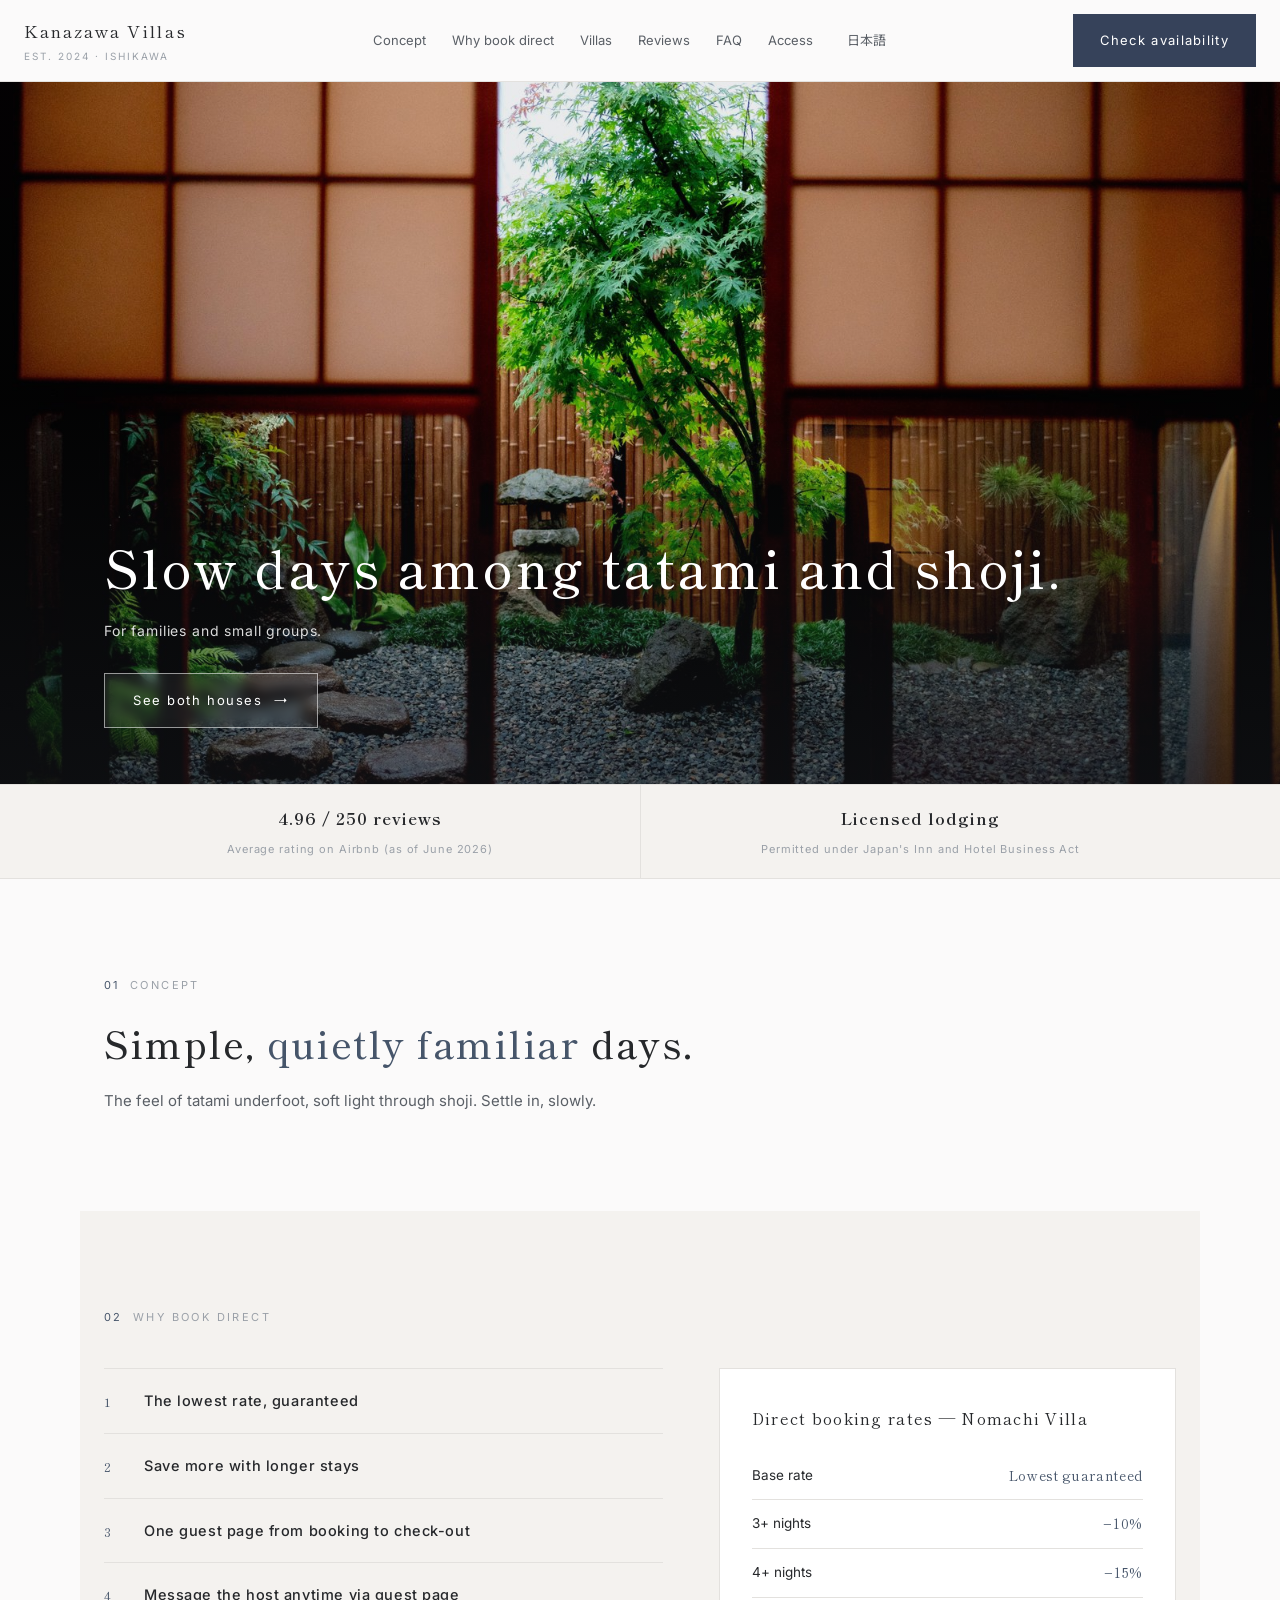
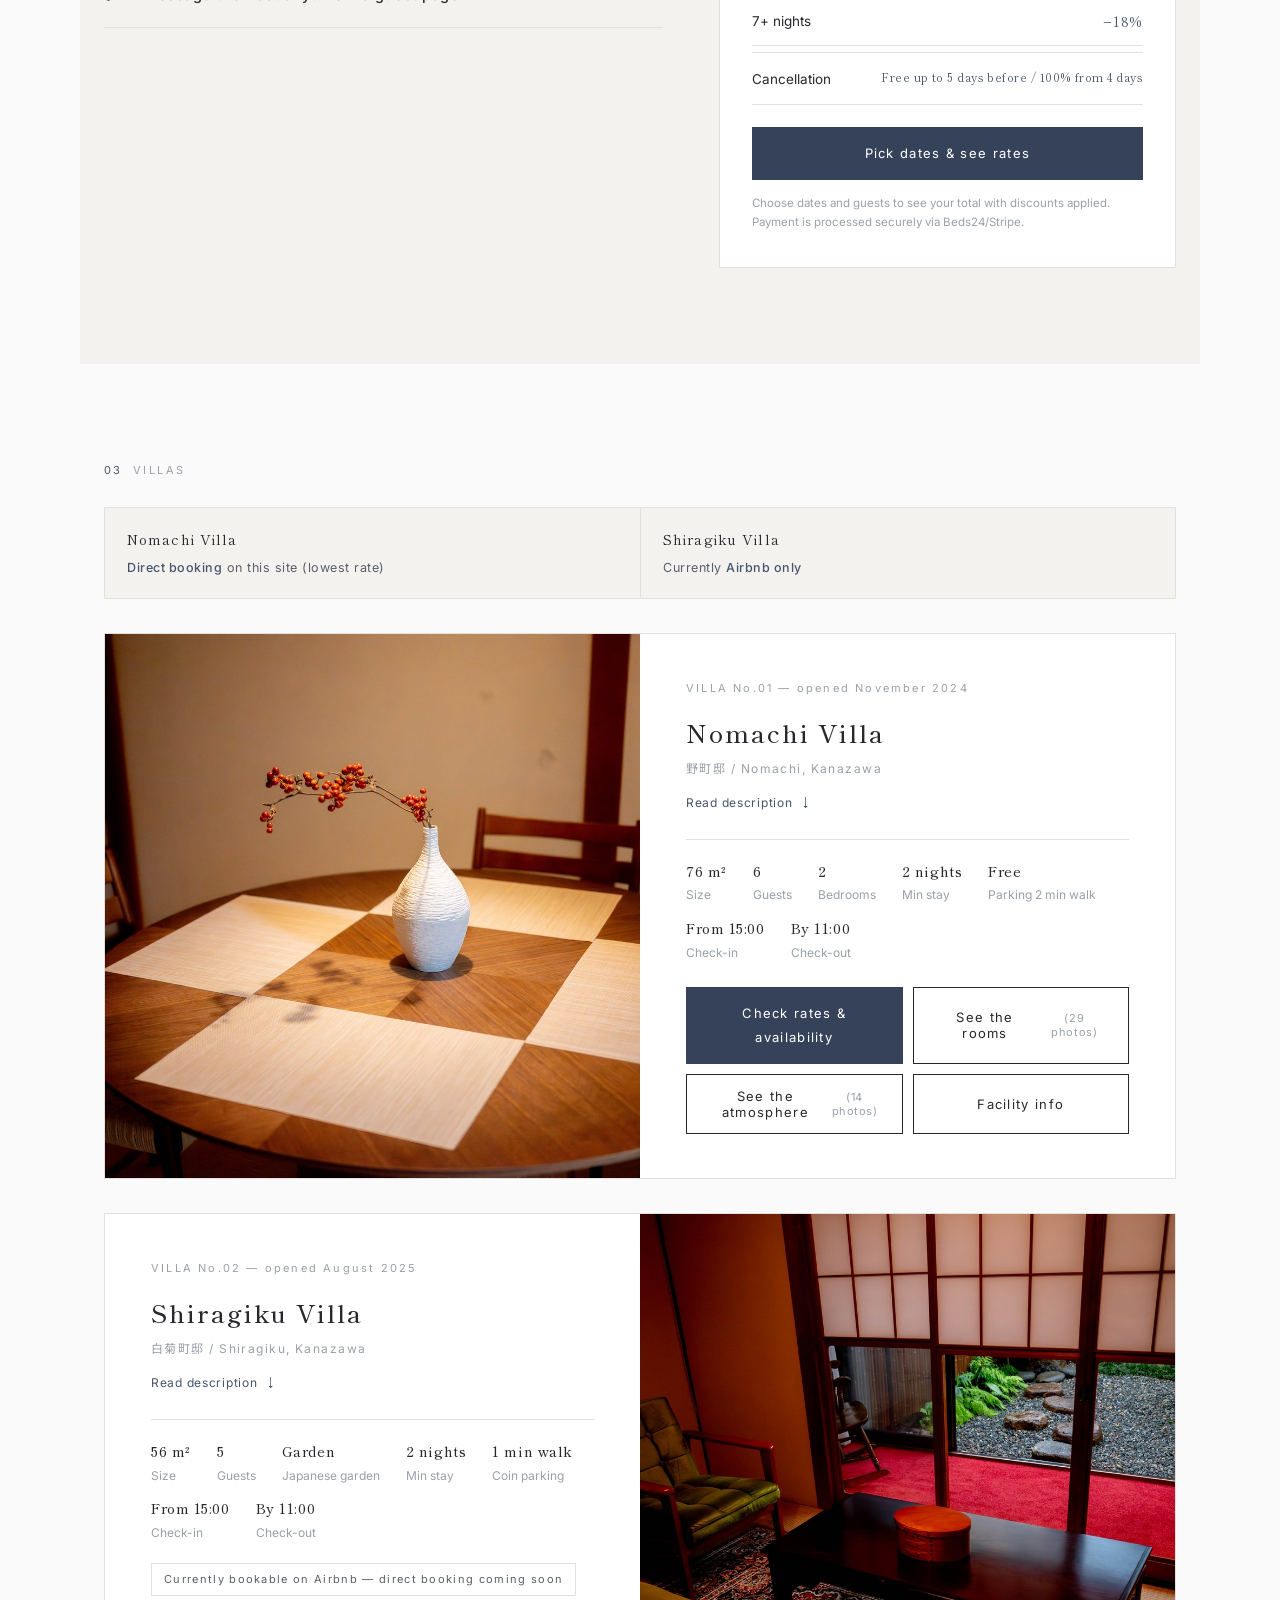
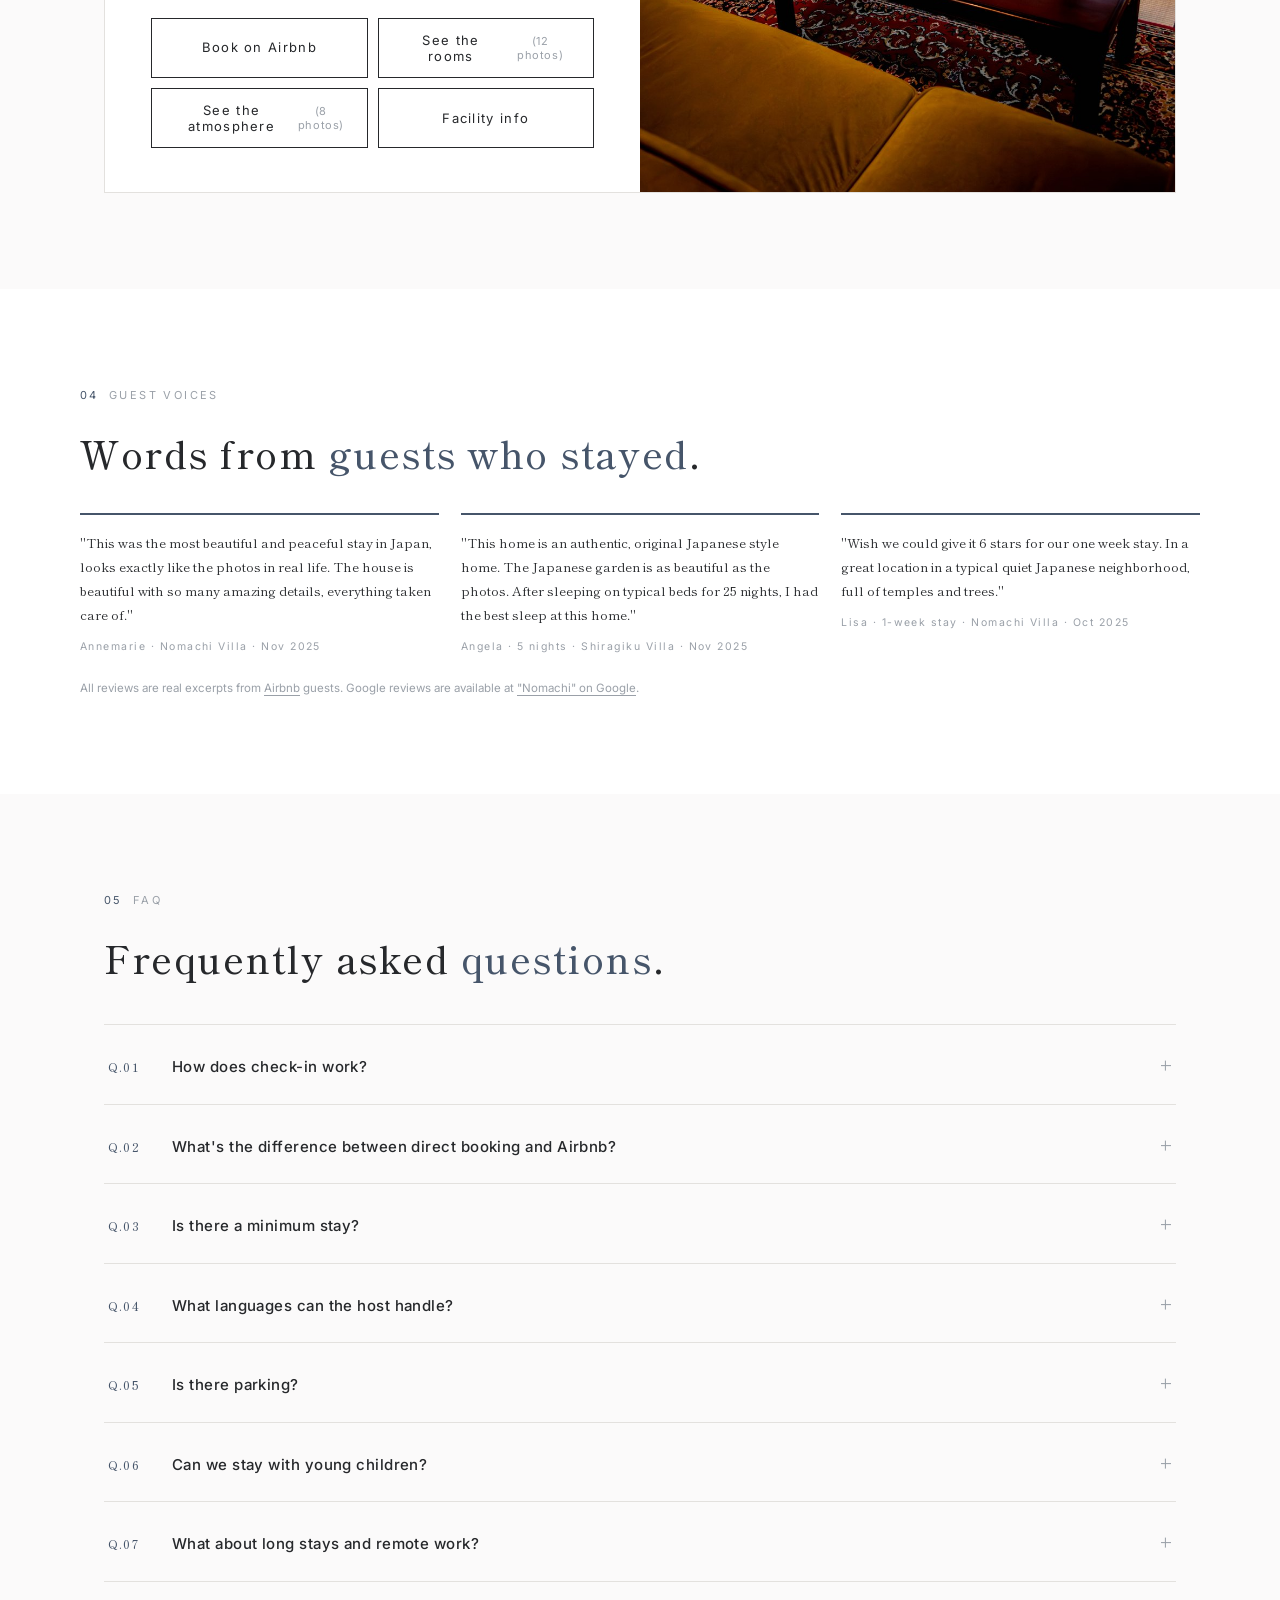
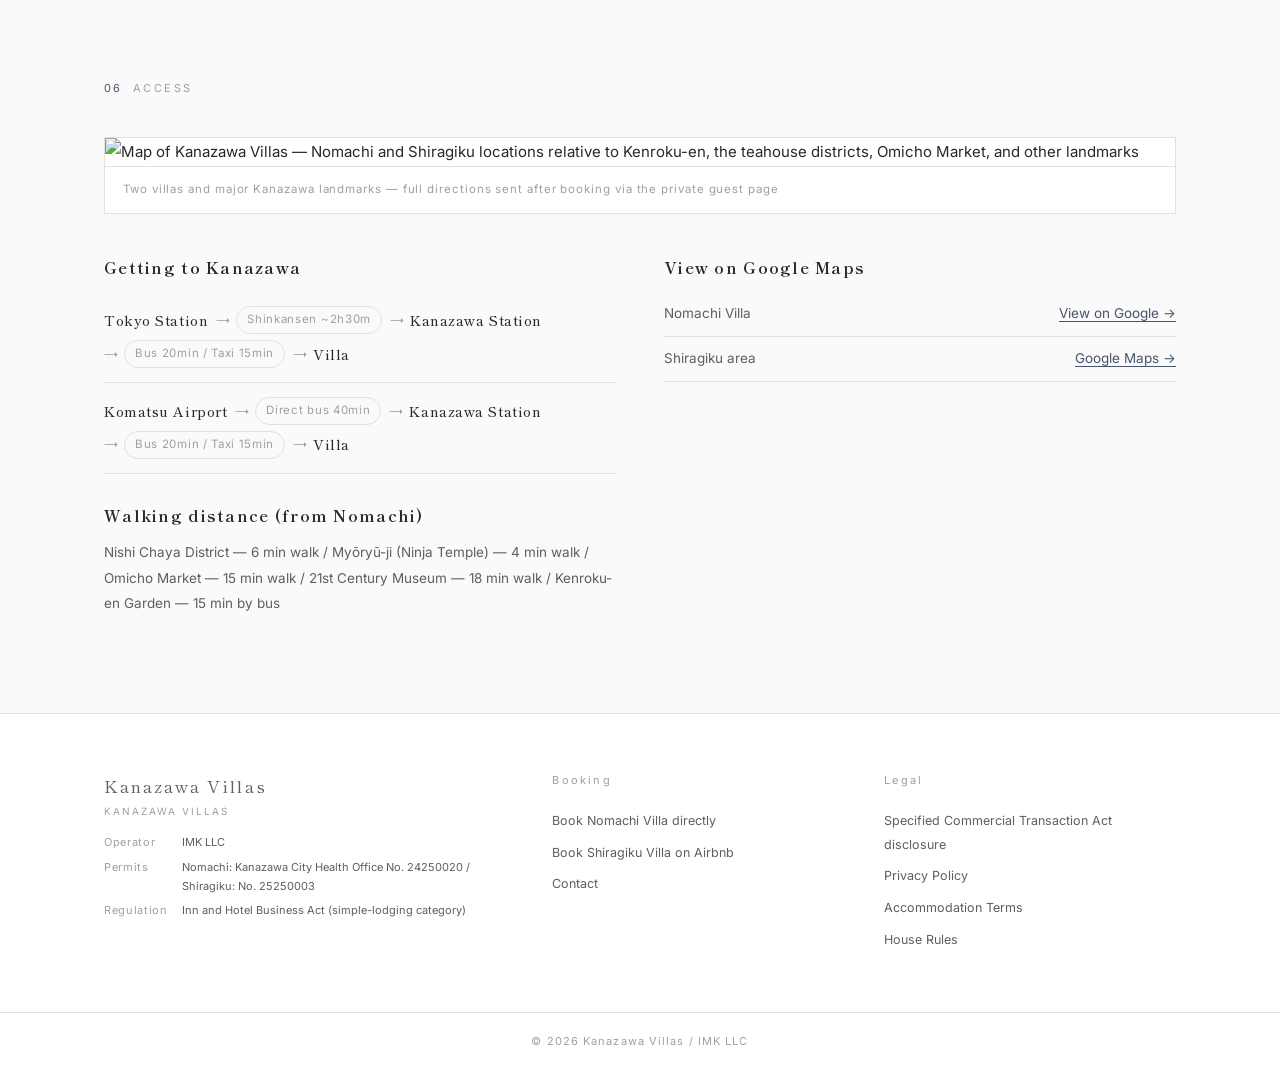
==== en/index.html @ fa04523f "Add files via upload" ====
<!doctype html>
<html lang="en">
<head>
<meta charset="utf-8"/>
<!-- Google Analytics 4 (gtag.js) -->
<script async src="https://www.googletagmanager.com/gtag/js?id=G-66ERFZ5CFB"></script>
<script>
  window.dataLayer = window.dataLayer || [];
  function gtag(){dataLayer.push(arguments);}
  gtag('js', new Date());
  gtag('config', 'G-66ERFZ5CFB', { 'anonymize_ip': true });
</script>
<meta name="viewport" content="width=device-width, initial-scale=1"/>

<!-- ============================================================
     Kanazawa Villas — EN v2 (mirrors JA v2 structure, 2026-06-24)
     ============================================================ -->

<title>Kanazawa Villas | Two licensed whole-house stays in Kanazawa — Book direct for the lowest rate</title>
<meta name="description" content="Two privately operated whole-house stays in Kanazawa: Nomachi and Shiragiku. Licensed under Japan's Inn and Hotel Business Act, designed for families and small groups. Direct booking is the lowest rate — up to 18% off for stays of 7+ nights. Post-booking guest page with chat support."/>

<link rel="canonical" href="https://kanazawa-villas.com/en/"/>
<link rel="alternate" hreflang="en" href="https://kanazawa-villas.com/en/"/>
<link rel="alternate" hreflang="ja" href="https://kanazawa-villas.com/ja/"/>
<link rel="alternate" hreflang="x-default" href="https://kanazawa-villas.com/"/>

<!-- OGP -->
<meta property="og:title" content="Kanazawa Villas — Two houses, one Kanazawa"/>
<meta property="og:description" content="Stay like a local in Kanazawa — privately operated whole-house stays. Direct booking is the lowest rate."/>
<meta property="og:type" content="website"/>
<meta property="og:url" content="https://kanazawa-villas.com/en/"/>
<meta property="og:image" content="https://kanazawa-villas.com/images/nomachi-hero.jpg"/>
<meta property="og:locale" content="en_US"/>
<meta property="og:locale:alternate" content="ja_JP"/>
<meta name="twitter:card" content="summary_large_image"/>

<!-- ============================================================
     Schema.org
     ・aggregateRating omitted (self-serving review policy)
     ・LodgingBusiness + 2 Accommodations + FAQPage
     ============================================================ -->
<script type="application/ld+json">
{
  "@context": "https://schema.org",
  "@graph": [
    {
      "@type": "LodgingBusiness",
      "@id": "https://kanazawa-villas.com/#business",
      "name": "Kanazawa Villas",
      "alternateName": "金沢ヴィラズ",
      "description": "Two privately operated whole-house stays in Kanazawa, Japan, licensed under the Inn and Hotel Business Act (simple lodging category). For families and small groups.",
      "url": "https://kanazawa-villas.com/en/",
      "image": "https://kanazawa-villas.com/images/nomachi-hero.jpg",
      "address": {
        "@type": "PostalAddress",
        "addressLocality": "Kanazawa",
        "addressRegion": "Ishikawa",
        "addressCountry": "JP"
      },
      "checkinTime": "15:00",
      "checkoutTime": "11:00",
      "parentOrganization": { "@type": "Organization", "name": "IMK LLC" }
    },
    {
      "@type": "Accommodation",
      "name": "Nomachi Villa",
      "description": "Whole-house townhouse stay in Nomachi, Kanazawa. 76 m², 2 bedrooms, sleeps 6. Opened November 2024. Kanazawa City Health Office permit No. 24250020.",
      "containedInPlace": { "@id": "https://kanazawa-villas.com/#business" },
      "occupancy": { "@type": "QuantitativeValue", "maxValue": 6 },
      "floorSize": { "@type": "QuantitativeValue", "value": 76, "unitCode": "MTK" },
      "numberOfBedrooms": 2
    },
    {
      "@type": "Accommodation",
      "name": "Shiragiku Villa",
      "description": "Whole-house stay with antique furniture and lighting evoking Taishō-era atmosphere. 56 m², 2 bedrooms, sleeps 5, with private Japanese garden. Opened August 2025. Kanazawa City Health Office permit No. 25250003.",
      "containedInPlace": { "@id": "https://kanazawa-villas.com/#business" },
      "occupancy": { "@type": "QuantitativeValue", "maxValue": 5 },
      "floorSize": { "@type": "QuantitativeValue", "value": 56, "unitCode": "MTK" },
      "numberOfBedrooms": 2
    },
    {
      "@type": "FAQPage",
      "mainEntity": [
        {
          "@type": "Question",
          "name": "When can we check in and out?",
          "acceptedAnswer": { "@type": "Answer", "text": "Check-in is from 15:00, check-out by 11:00. Earlier check-in or later check-out can sometimes be arranged on request." }
        },
        {
          "@type": "Question",
          "name": "How does check-in work?",
          "acceptedAnswer": { "@type": "Answer", "text": "After booking, we send you a link to your private guest page. There you upload a passport photo (non-Japanese guests) and complete a short guest registry for everyone in your party — a step required by Japanese law. Once submitted, your check-in details (address, access, Wi-Fi, entrance keybox PIN) appear on the page. A staff member usually meets you at the villa for in-person ID verification. You can message us anytime through the guest page during your stay." }
        },
        {
          "@type": "Question",
          "name": "What's the difference between direct booking and Airbnb?",
          "acceptedAnswer": { "@type": "Answer", "text": "Direct booking (Nomachi) is the lowest rate — no OTA commission. Long-stay discounts (10% for 3+ nights, 15% for 4+ nights, 18% for 7+ nights) are direct-only. Shiragiku is currently bookable on Airbnb only." }
        },
        {
          "@type": "Question",
          "name": "Is there a minimum stay?",
          "acceptedAnswer": { "@type": "Answer", "text": "Yes — two nights minimum at both villas." }
        },
        {
          "@type": "Question",
          "name": "Is there parking?",
          "acceptedAnswer": { "@type": "Answer", "text": "Nomachi has free parking 2 minutes on foot. Shiragiku has coin parking 1 minute away." }
        },
        {
          "@type": "Question",
          "name": "Can we stay with young children?",
          "acceptedAnswer": { "@type": "Answer", "text": "Yes. A high chair is available on request, free of charge." }
        }
      ]
    }
  ]
}
</script>

<link rel="preconnect" href="https://fonts.googleapis.com"/>
<link rel="preconnect" href="https://fonts.gstatic.com" crossorigin/>
<link href="https://fonts.googleapis.com/css2?family=Shippori+Mincho:wght@400;500;600&family=Noto+Serif+JP:wght@300;400;500&family=Inter:wght@300;400;500&family=Noto+Sans+JP:wght@300;400;500&display=swap" rel="stylesheet"/>

<style>
:root{
  --ink:#26282b;
  --ink-soft:#5a5f66;
  --ink-faint:#9aa0a8;
  --paper:#fbfafa;
  --paper-warm:#f4f2ef;
  --indigo:#46556a;
  --indigo-deep:#36425a;
  --line:#e3e1de;
  --white:#ffffff;
  --serif:"Shippori Mincho","Noto Serif JP",serif;
  --sans:"Inter","Noto Sans JP",sans-serif;
}
*{margin:0;padding:0;box-sizing:border-box}
html{scroll-behavior:smooth}
body{font-family:var(--sans);color:var(--ink);background:var(--paper);line-height:1.9;font-size:15px;-webkit-font-smoothing:antialiased}
img{max-width:100%;display:block}
a{color:inherit;text-decoration:none}
.serif{font-family:var(--serif)}
.section{max-width:1120px;margin:0 auto;padding:96px 24px}
.label{font-size:11px;letter-spacing:.22em;color:var(--ink-faint);text-transform:uppercase;margin-bottom:18px}
.label .num{color:var(--indigo);margin-right:10px}
h2.display{font-family:var(--serif);font-weight:500;font-size:clamp(26px,4vw,38px);line-height:1.5;letter-spacing:.04em}
h2.display em{font-style:normal;color:var(--indigo)}
.lede{color:var(--ink-soft);margin-top:16px;max-width:38em}

.site-header{position:sticky;top:0;z-index:50;display:flex;align-items:center;justify-content:space-between;padding:14px 24px;background:rgba(251,250,250,.92);backdrop-filter:blur(8px);border-bottom:1px solid var(--line)}
.brand{font-family:var(--serif);font-size:17px;letter-spacing:.12em}
.brand small{display:block;font-family:var(--sans);font-size:10px;letter-spacing:.2em;color:var(--ink-faint)}
.site-nav{display:flex;gap:26px;font-size:13px;color:var(--ink-soft)}
.site-nav a:hover{color:var(--ink)}
.btn{display:inline-flex;align-items:center;gap:10px;padding:13px 26px;font-size:13px;letter-spacing:.1em;border:1px solid var(--ink);transition:all .25s}
.btn:hover{background:var(--ink);color:var(--paper)}
.btn.primary{background:var(--indigo-deep);border-color:var(--indigo-deep);color:#fff}
.btn.primary:hover{background:var(--ink)}
@media(max-width:860px){.site-nav{display:none}}
@media(max-width:760px){.site-header > .btn{display:none}}

/* ---- hamburger menu (mobile only) ---- */
.menu-toggle{display:none;background:none;border:none;cursor:pointer;padding:8px;width:36px;height:36px;position:relative}
.menu-toggle span{display:block;width:20px;height:1.5px;background:var(--ink);position:absolute;left:50%;transform:translateX(-50%);transition:all .25s}
.menu-toggle span:nth-child(1){top:10px}
.menu-toggle span:nth-child(2){top:17px}
.menu-toggle span:nth-child(3){top:24px}
.menu-toggle[aria-expanded="true"] span:nth-child(1){top:17px;transform:translateX(-50%) rotate(45deg)}
.menu-toggle[aria-expanded="true"] span:nth-child(2){opacity:0}
.menu-toggle[aria-expanded="true"] span:nth-child(3){top:17px;transform:translateX(-50%) rotate(-45deg)}
@media(max-width:760px){.menu-toggle{display:block}}

.mobile-nav{position:fixed;inset:0;background:rgba(251,250,250,.98);backdrop-filter:blur(10px);z-index:49;display:flex;align-items:center;justify-content:center;opacity:0;pointer-events:none;transition:opacity .25s ease;padding:60px 24px}
.mobile-nav.open{opacity:1;pointer-events:auto}
.mobile-nav nav{display:flex;flex-direction:column;width:100%;max-width:320px;gap:0}
.mobile-nav a{font-family:var(--serif);font-size:17px;padding:18px 8px;color:var(--ink);letter-spacing:.08em;border-bottom:1px solid var(--line);text-align:center;transition:color .15s}
.mobile-nav a:hover, .mobile-nav a:focus{color:var(--indigo)}
.mobile-nav a.cta{background:var(--indigo-deep);color:#fff;border:none;font-family:var(--sans);font-size:14px;letter-spacing:.12em;padding:16px;margin-top:18px}
.mobile-nav a.cta:hover{background:var(--ink);color:#fff}
body.mn-open{overflow:hidden}

.hero{position:relative;min-height:78vh;display:flex;align-items:flex-end}
.hero img{position:absolute;inset:0;width:100%;height:100%;object-fit:cover}
.hero::after{content:"";position:absolute;inset:0;background:linear-gradient(to top,rgba(20,22,26,.62),rgba(20,22,26,.08) 55%)}
.hero-inner{position:relative;z-index:2;color:#fff;max-width:1120px;margin:0 auto;width:100%;padding:0 24px 56px}
.hero h1{font-family:var(--serif);font-weight:500;font-size:clamp(30px,5vw,52px);line-height:1.45;letter-spacing:.05em}
.hero p.sub{margin-top:14px;font-size:14px;letter-spacing:.06em;color:rgba(255,255,255,.85);max-width:34em}
.hero-actions{margin-top:28px;display:flex;gap:14px;flex-wrap:wrap}
.hero .btn{border-color:rgba(255,255,255,.7);color:#fff}
.hero .btn.primary{background:#fff;border-color:#fff;color:var(--ink)}
.hero .btn.primary:hover{background:var(--paper-warm)}
.btn-hero-ghost{display:inline-flex;align-items:center;gap:12px;padding:14px 28px;font-size:13px;letter-spacing:.12em;color:#fff;border:1px solid rgba(255,255,255,.55);background:rgba(255,255,255,.06);backdrop-filter:blur(6px);transition:all .3s;font-family:var(--sans)}
.btn-hero-ghost:hover{border-color:#fff;background:rgba(255,255,255,.18)}
.btn-hero-ghost .arrow{font-family:var(--serif);transition:transform .3s;display:inline-block}
.btn-hero-ghost:hover .arrow{transform:translateX(4px)}

.trust{background:var(--paper-warm);border-top:1px solid var(--line);border-bottom:1px solid var(--line)}
.trust .row{max-width:1120px;margin:0 auto;display:grid;grid-template-columns:repeat(2,1fr)}
.trust .cell{padding:18px 18px;text-align:center}
.trust .cell + .cell{border-left:1px solid var(--line)}
.trust strong{display:block;font-family:var(--serif);font-size:16px;color:var(--ink);letter-spacing:.06em}
.trust span{display:block;font-size:11px;letter-spacing:.08em;color:var(--ink-faint);margin-top:6px}
@media(max-width:760px){.trust .row{grid-template-columns:1fr}.trust .cell + .cell{border-left:none;border-top:1px solid var(--line)}}

.direct{background:var(--paper-warm)}
.direct-grid{display:grid;grid-template-columns:1.1fr .9fr;gap:56px;margin-top:40px}
@media(max-width:860px){.direct-grid{grid-template-columns:1fr}}
.benefit{display:flex;gap:16px;padding:18px 0;border-bottom:1px solid var(--line)}
.benefit:first-child{border-top:1px solid var(--line)}
.benefit .no{font-family:var(--serif);color:var(--indigo);font-size:13px;padding-top:3px;min-width:24px}
.benefit h4{font-size:14.5px;font-weight:500;letter-spacing:.04em}
.benefit p{font-size:13px;color:var(--ink-soft);margin-top:4px}
.ratecard{background:var(--white);border:1px solid var(--line);padding:34px 32px;align-self:start}
.ratecard .t{font-family:var(--serif);font-size:16px;letter-spacing:.08em;margin-bottom:18px}
.rate-row{display:flex;justify-content:space-between;padding:11px 0;border-bottom:1px solid var(--line);font-size:13.5px;gap:12px}
.rate-row span:last-child{font-family:var(--serif);color:var(--indigo);letter-spacing:.05em;text-align:right}
.rate-row.cancel-row{padding-top:14px;margin-top:6px;border-top:1px solid var(--line)}
.rate-row.cancel-row span:last-child{font-size:11.5px;letter-spacing:.04em}
.ratecard .note{font-size:11.5px;color:var(--ink-faint);margin-top:14px;line-height:1.7}
.ratecard .btn{width:100%;justify-content:center;margin-top:22px}

.villa{display:grid;grid-template-columns:1fr 1fr;gap:0;border:1px solid var(--line);background:var(--white);margin-top:34px}
.villa .media{position:relative;min-height:340px;background:#dadbd9}
.villa .media img{position:absolute;inset:0;width:100%;height:100%;object-fit:cover}
.villa .body{padding:44px 46px}
.villa .idx{font-size:11px;letter-spacing:.2em;color:var(--ink-faint)}
.villa h3{font-family:var(--serif);font-size:25px;font-weight:500;letter-spacing:.08em;margin-top:10px}
.villa .en{font-size:12px;color:var(--ink-faint);letter-spacing:.12em;margin-top:2px}
.villa .desc{font-size:13.5px;color:var(--ink-soft);margin-top:16px}
.villa .desc-fold{margin-top:6px}
.villa .desc-fold summary{list-style:none;cursor:pointer;font-size:12px;color:var(--indigo);letter-spacing:.06em;padding:4px 0;display:inline-block;transition:opacity .2s}
.villa .desc-fold summary::-webkit-details-marker{display:none}
.villa .desc-fold summary::after{content:" ↓";font-family:var(--serif);margin-left:4px}
.villa .desc-fold[open] summary::after{content:" ↑"}
.villa .desc-fold summary:hover{opacity:.7}
.villa .desc-fold p{font-size:13.5px;color:var(--ink-soft);line-height:1.85;margin-top:6px}
.specs{display:flex;flex-wrap:wrap;gap:8px 26px;margin-top:20px;padding-top:18px;border-top:1px solid var(--line)}
.specs div{font-size:12px;color:var(--ink-faint)}
.specs strong{display:block;font-size:14px;color:var(--ink);font-weight:500;font-family:var(--serif);letter-spacing:.04em}
.villa .status{display:inline-block;font-size:11px;letter-spacing:.12em;padding:5px 12px;border:1px solid var(--line);color:var(--ink-soft);margin-top:18px}
.villa .status.ok{border-color:var(--indigo);color:var(--indigo)}
.villa .act{margin-top:22px}
.villa.flip .media{order:2}
@media(max-width:860px){.villa{grid-template-columns:1fr}.villa.flip .media{order:0}.villa .body{padding:32px 26px}}

/* ---- 2-villa difference block ---- */
.villa-distinguish{display:grid;grid-template-columns:1fr 1fr;gap:0;margin-top:26px;border:1px solid var(--line);background:var(--paper-warm)}
.vd-item{padding:18px 22px}
.vd-item + .vd-item{border-left:1px solid var(--line)}
.vd-label{font-family:var(--serif);font-size:14px;color:var(--ink);letter-spacing:.08em;margin-bottom:4px}
.vd-value{font-size:12.5px;color:var(--ink-soft);letter-spacing:.04em}
.vd-value strong{color:var(--indigo);font-weight:500}
@media(max-width:640px){
  .villa-distinguish{grid-template-columns:1fr}
  .vd-item + .vd-item{border-left:none;border-top:1px solid var(--line)}
}

/* ---- reviews (tighter density) ---- */
.review-grid{display:grid;grid-template-columns:repeat(3,1fr);gap:22px;margin-top:32px}
@media(max-width:860px){.review-grid{grid-template-columns:1fr;gap:16px}}
.review{border-top:2px solid var(--indigo);padding-top:16px}
.review blockquote{font-family:var(--serif);font-size:13px;line-height:1.85;color:var(--ink)}
.review .who{margin-top:10px;font-size:10.5px;letter-spacing:.14em;color:var(--ink-faint)}
.review-src{margin-top:22px;font-size:11.5px;color:var(--ink-faint);line-height:1.7}
.review-src a{text-decoration:underline;text-underline-offset:3px}

.facts{background:var(--paper-warm)}
.facts dl{display:grid;grid-template-columns:max-content 1fr;gap:10px 34px;margin-top:34px;font-size:13.5px}
.facts dt{color:var(--ink-faint);letter-spacing:.06em}
.facts dd{color:var(--ink)}
@media(max-width:640px){.facts dl{grid-template-columns:1fr}.facts dt{margin-top:10px}}

.faq-list{margin-top:38px;border-top:1px solid var(--line)}
details.faq{border-bottom:1px solid var(--line)}
details.faq summary{list-style:none;cursor:pointer;display:flex;gap:22px;align-items:baseline;padding:22px 4px;font-size:15px;font-weight:500;letter-spacing:.03em}
details.faq summary::-webkit-details-marker{display:none}
details.faq summary .q-no{font-family:var(--serif);font-size:12px;color:var(--indigo);letter-spacing:.1em;min-width:42px}
details.faq summary::after{content:"+";margin-left:auto;font-family:var(--serif);color:var(--ink-faint);font-size:18px;transition:transform .25s}
details.faq[open] summary::after{transform:rotate(45deg)}
details.faq .a{padding:0 4px 24px 64px;font-size:13.5px;color:var(--ink-soft)}
@media(max-width:640px){details.faq .a{padding-left:4px}}

.access-map{margin-top:38px;border:1px solid var(--line);background:var(--white)}
.access-map img{width:100%;height:auto}
.access-map .cap{padding:12px 18px;font-size:11.5px;letter-spacing:.08em;color:var(--ink-faint);border-top:1px solid var(--line)}
.access-grid{display:grid;grid-template-columns:1fr 1fr;gap:48px;margin-top:38px}
@media(max-width:860px){.access-grid{grid-template-columns:1fr}}
.access-grid h4{font-family:var(--serif);font-size:16px;letter-spacing:.08em;margin-bottom:10px}
.access-grid p, .access-grid li{font-size:13.5px;color:var(--ink-soft)}
.access-grid ul{list-style:none}
.access-grid li{padding:9px 0;border-bottom:1px solid var(--line);display:flex;justify-content:space-between}
.access-grid li a{text-decoration:underline;text-underline-offset:3px;color:var(--indigo)}
.route-list{margin:0;padding:0;list-style:none}
.route-list li{display:flex;flex-wrap:wrap;align-items:center;gap:6px 8px;padding:14px 0;border-bottom:1px solid var(--line);justify-content:flex-start}
.route-list li strong{font-family:var(--serif);font-size:14px;letter-spacing:.04em;color:var(--ink);font-weight:500;white-space:nowrap}
.route-list .route-leg{font-size:11.5px;letter-spacing:.06em;color:var(--ink-faint);padding:2px 10px;border:1px solid var(--line);border-radius:999px;white-space:nowrap}
.route-list .arrow-step{display:inline-flex;align-items:center;gap:6px;white-space:nowrap}
.route-list .arrow-step .arr{color:var(--ink-faint);font-family:var(--serif);font-size:14px;font-weight:500}
.site-footer{border-top:1px solid var(--line);background:var(--white)}
.site-footer .inner{max-width:1120px;margin:0 auto;padding:56px 24px;display:grid;grid-template-columns:1.4fr 1fr 1fr;gap:40px;font-size:12.5px;color:var(--ink-soft)}
@media(max-width:760px){.site-footer .inner{grid-template-columns:1fr}}
.site-footer h5{font-size:11px;letter-spacing:.2em;color:var(--ink-faint);margin-bottom:14px;font-weight:400}
.footer-facts{display:grid;grid-template-columns:max-content 1fr;gap:6px 14px;margin-top:8px;font-size:11px;line-height:1.7}
.footer-facts dt{color:var(--ink-faint);letter-spacing:.06em}
.footer-facts dd{color:var(--ink-soft)}
.site-footer a{display:block;padding:4px 0}
.site-footer a:hover{color:var(--ink)}
.copyright{border-top:1px solid var(--line);padding:18px 24px;text-align:center;font-size:11px;color:var(--ink-faint);letter-spacing:.1em}

.sticky-cta{position:fixed;bottom:0;left:0;right:0;z-index:60;display:none;background:var(--indigo-deep);color:#fff}
.sticky-cta a{display:flex;align-items:center;justify-content:center;gap:10px;padding:16px;font-size:14px;letter-spacing:.12em}
@media(max-width:760px){.sticky-cta{display:block}body{padding-bottom:52px}}

.btn-gallery{display:inline-flex;align-items:center;gap:8px;padding:13px 22px;font-size:13px;letter-spacing:.1em;border:1px solid var(--ink);background:transparent;color:var(--ink);cursor:pointer;font-family:inherit;transition:all .25s}
.btn-gallery:hover{background:var(--ink);color:var(--paper)}
.btn-gallery .ct{color:var(--ink-faint);font-size:11px;letter-spacing:.05em}
.btn-gallery:hover .ct{color:var(--paper-warm)}
.villa .act{display:grid;grid-template-columns:repeat(auto-fit, minmax(200px, 1fr));gap:10px;margin-top:22px}
.villa .act > .btn, .villa .act > a.btn, .villa .act > .btn-gallery{width:100%;justify-content:center;text-align:center}
/* lightbox container */
.lightbox{position:fixed;inset:0;z-index:100;background:rgba(15,17,20,.97);display:none;overflow-y:auto;-webkit-overflow-scrolling:touch}
.lightbox.open{display:block}
.lightbox .lb-close{position:fixed;top:14px;right:18px;z-index:110;color:#fff;font-size:28px;cursor:pointer;background:none;border:none;opacity:.75;transition:opacity .15s;padding:6px 10px;line-height:1;font-family:var(--serif)}
.lightbox .lb-close:hover{opacity:1}
body.lb-open{overflow:hidden}

/* grid view */
.lb-grid[hidden], .lb-single[hidden]{display:none}
.lb-grid{display:grid;grid-template-columns:repeat(auto-fit, minmax(220px, 1fr));gap:8px;max-width:1280px;margin:0 auto;padding:56px 16px 60px}
.lb-grid img{width:100%;aspect-ratio:3/2;object-fit:cover;cursor:pointer;background:#222;display:block;opacity:.92;transition:opacity .2s, transform .2s}
.lb-grid img:hover{opacity:1;transform:scale(1.012)}
@media(max-width:760px){
  .lb-grid{grid-template-columns:repeat(2, 1fr);gap:4px;padding:48px 4px 40px}
}

/* single view (full-screen photo) */
.lb-single{position:fixed;inset:0;display:flex;align-items:center;justify-content:center;padding:60px 70px;background:rgba(15,17,20,.97)}
.lb-single .lb-img{max-width:90vw;max-height:80vh;object-fit:contain;display:block;box-shadow:0 8px 40px rgba(0,0,0,.4)}
.lb-single .lb-back{position:absolute;top:18px;left:18px;color:#fff;background:none;border:none;font-size:13px;letter-spacing:.1em;cursor:pointer;opacity:.75;transition:opacity .15s;font-family:var(--sans);padding:6px 10px}
.lb-single .lb-back:hover{opacity:1}
.lb-single .lb-counter{position:absolute;top:24px;left:50%;transform:translateX(-50%);color:#fff;font-family:var(--sans);font-size:11px;letter-spacing:.18em;opacity:.7}
.lb-single .lb-nav{position:absolute;top:50%;transform:translateY(-50%);color:#fff;cursor:pointer;padding:24px 14px;font-size:36px;background:none;border:none;opacity:.55;transition:opacity .15s;user-select:none;font-family:var(--serif)}
.lb-single .lb-nav:hover{opacity:1}
.lb-single .lb-prev{left:8px}
.lb-single .lb-next{right:8px}
@media(max-width:760px){
  .lb-single{padding:60px 8px}
  .lb-single .lb-nav{padding:14px 8px;font-size:30px;opacity:.7}
  .lb-single .lb-img{max-height:74vh}
  .lb-single .lb-back{font-size:12px}
}

.facility-modal{position:fixed;inset:0;z-index:100;background:rgba(15,17,20,.85);display:none;align-items:flex-start;justify-content:center;padding:60px 16px 30px;overflow-y:auto}
.facility-modal.open{display:flex}
.facility-modal .card{background:var(--paper);max-width:760px;width:100%;padding:48px 44px 40px;position:relative;border:1px solid var(--line);box-shadow:0 12px 60px rgba(0,0,0,.3);margin:auto}
.facility-modal .close{position:fixed;top:18px;right:24px;z-index:110;width:38px;height:38px;border-radius:50%;background:var(--paper);border:1px solid var(--line);font-size:22px;color:var(--ink);cursor:pointer;line-height:1;padding:0;display:flex;align-items:center;justify-content:center;font-family:var(--serif);transition:all .2s}
.facility-modal .close:hover{background:var(--ink);color:var(--paper);border-color:var(--ink)}
.facility-modal h3{font-family:var(--serif);font-size:22px;font-weight:500;letter-spacing:.08em;margin-bottom:6px}
.facility-modal .subtitle{font-family:monospace;font-size:11px;letter-spacing:.2em;color:var(--ink-faint);text-transform:uppercase;margin-bottom:30px}
.facility-modal .section{margin:0 0 22px;padding:0;max-width:none}
.facility-modal .section h4{font-family:var(--serif);font-size:14px;font-weight:500;letter-spacing:.1em;color:var(--indigo);margin-bottom:10px;padding-bottom:8px;border-bottom:1px solid var(--line)}
.facility-modal .info-list{list-style:none;padding:0;margin:0}
.facility-modal .info-list li{padding:7px 0 7px 14px;position:relative;font-size:13px;line-height:1.65;color:var(--ink);border-bottom:1px dotted var(--line)}
.facility-modal .info-list li:last-child{border-bottom:none}
.facility-modal .info-list li::before{content:"·";position:absolute;left:0;color:var(--ink-faint);font-weight:600}
.facility-modal .info-list li .detail{color:var(--ink-soft);margin-left:8px}
.facility-modal .info-list li .detail::before{content:"— ";color:var(--ink-faint)}
@media(max-width:640px){
  .facility-modal .card{padding:36px 22px 28px}
  .facility-modal .close{top:12px;right:12px;width:34px;height:34px;font-size:20px}
}
body.lb-open{overflow:hidden}

</style>
</head>
<body>

<!-- ============ HEADER ============ -->
<header class="site-header">
  <a class="brand" href="#top">Kanazawa Villas<small>EST. 2024 · ISHIKAWA</small></a>
  <nav class="site-nav" aria-label="Site navigation">
    <a href="#concept">Concept</a>
    <a href="#direct">Why book direct</a>
    <a href="#villas">Villas</a>
    <a href="#reviews">Reviews</a>
    <a href="#faq">FAQ</a>
    <a href="#access">Access</a>
    <a href="../ja/" hreflang="ja" lang="ja" style="margin-left:8px">日本語</a>
  </nav>
  <a class="btn primary" href="https://beds24.com/booking2.php?propid=261406" target="_blank" rel="noopener">Check availability</a>
  <button class="menu-toggle" id="menu-toggle" aria-label="Menu" aria-expanded="false" aria-controls="mobile-nav" type="button">
    <span></span><span></span><span></span>
  </button>
</header>

<!-- ============ MOBILE NAV DRAWER ============ -->
<div class="mobile-nav" id="mobile-nav" aria-hidden="true" role="dialog" aria-modal="true" aria-label="Navigation">
  <nav>
    <a href="#concept">Concept</a>
    <a href="#direct">Why book direct</a>
    <a href="#villas">Villas</a>
    <a href="#reviews">Reviews</a>
    <a href="#faq">FAQ</a>
    <a href="#access">Access</a>
    <a href="../ja/" hreflang="ja" lang="ja">日本語</a>
    <a href="https://beds24.com/booking2.php?propid=261406" target="_blank" rel="noopener" class="cta">Check availability</a>
  </nav>
</div>

<!-- ============ HERO ============ -->
<section class="hero" id="top">
  <img src="../images/nomachi-hero.jpg" alt="Shiragiku Villa — quiet days among tatami and shoji"/>
  <div class="hero-inner">
    <h1>Slow days among tatami and shoji.</h1>
    <p class="sub">For families and small groups.</p>
    <div class="hero-actions">
      <a class="btn-hero-ghost" href="#villas">See both houses <span class="arrow">→</span></a>
    </div>
  </div>
</section>

<!-- ============ TRUST STRIP ============ -->
<div class="trust" role="complementary" aria-label="Trust information">
  <div class="row">
    <div class="cell"><strong>4.96 / 250 reviews</strong><span>Average rating on Airbnb (as of June 2026)</span></div>
    <div class="cell"><strong>Licensed lodging</strong><span>Permitted under Japan's Inn and Hotel Business Act</span></div>
  </div>
</div>

<!-- ============ CONCEPT (01) ============ -->
<section class="section" id="concept">
  <div class="label"><span class="num">01</span>Concept</div>
  <h2 class="display">Simple, <em>quietly familiar</em> days.</h2>
  <p class="lede">The feel of tatami underfoot, soft light through shoji. Settle in, slowly.</p>
</section>

<!-- ============ WHY DIRECT (02) ============ -->
<section class="section direct" id="direct">
  <div class="label"><span class="num">02</span>Why book direct</div>

  <div class="direct-grid">
    <div>
      <div class="benefit"><div class="no">1</div><div><h4>The lowest rate, guaranteed</h4></div></div>
      <div class="benefit"><div class="no">2</div><div><h4>Save more with longer stays</h4></div></div>
      <div class="benefit"><div class="no">3</div><div><h4>One guest page from booking to check-out</h4></div></div>
      <div class="benefit"><div class="no">4</div><div><h4>Message the host anytime via guest page</h4></div></div>
    </div>
    <aside class="ratecard">
      <div class="t">Direct booking rates — Nomachi Villa</div>
      <div class="rate-row"><span>Base rate</span><span>Lowest guaranteed</span></div>
      <div class="rate-row"><span>3+ nights</span><span>−10%</span></div>
      <div class="rate-row"><span>4+ nights</span><span>−15%</span></div>
      <div class="rate-row"><span>7+ nights</span><span>−18%</span></div>
      <div class="rate-row cancel-row"><span>Cancellation</span><span>Free up to 5 days before / 100% from 4 days</span></div>
      <a class="btn primary" href="https://beds24.com/booking2.php?propid=261406" target="_blank" rel="noopener">Pick dates &amp; see rates</a>
      <p class="note">Choose dates and guests to see your total with discounts applied. Payment is processed securely via Beds24/Stripe.</p>
    </aside>
  </div>
</section>

<!-- ============ VILLAS (03) ============ -->
<section class="section" id="villas">
  <div class="label"><span class="num">03</span>Villas</div>

  <!-- The difference between the two -->
  <div class="villa-distinguish">
    <div class="vd-item">
      <div class="vd-label">Nomachi Villa</div>
      <div class="vd-value"><strong>Direct booking</strong> on this site (lowest rate)</div>
    </div>
    <div class="vd-item">
      <div class="vd-label">Shiragiku Villa</div>
      <div class="vd-value">Currently <strong>Airbnb only</strong></div>
    </div>
  </div>

  <!-- Nomachi -->
  <article class="villa">
    <div class="media"><img src="../images/nomachi-01.jpg" alt="Nomachi Villa — dining table with warm light at night"/></div>
    <div class="body">
      <div class="idx">VILLA No.01 — opened November 2024</div>
      <h3>Nomachi Villa</h3>
      <div class="en">野町邸 / Nomachi, Kanazawa</div>
      <details class="desc-fold">
        <summary>Read description</summary>
        <p>A quietly restored two-storey townhouse. Soft light through shōji, the warm calm of wood and tatami. Two bedrooms — one Japanese, one Western — sleeping up to 6. Ten minutes' walk from the Katamachi nightlife, far enough that the city's hum doesn't reach you.</p>
      </details>
      <div class="specs">
        <div><strong>76 m²</strong>Size</div>
        <div><strong>6</strong>Guests</div>
        <div><strong>2</strong>Bedrooms</div>
        <div><strong>2 nights</strong>Min stay</div>
        <div><strong>Free</strong>Parking 2 min walk</div>
        <div><strong>From 15:00</strong>Check-in</div>
        <div><strong>By 11:00</strong>Check-out</div>
      </div>
      <div class="act">
        <a class="btn primary" href="https://beds24.com/booking2.php?propid=261406" target="_blank" rel="noopener">Check rates &amp; availability</a>
        <button class="btn-gallery gallery-trigger" data-villa="nomachi-rooms" type="button">See the rooms<span class="ct">(29 photos)</span></button>
        <button class="btn-gallery gallery-trigger" data-villa="nomachi-mood" type="button">See the atmosphere<span class="ct">(14 photos)</span></button>
        <button class="btn-gallery facility-trigger" data-villa="nomachi" type="button">Facility info</button>
      </div>
    </div>
  </article>

  <!-- Shiragiku -->
  <article class="villa flip">
    <div class="media"><img src="../images/shiragiku-card.jpg" alt="Shiragiku Villa — view of the Japanese garden"/></div>
    <div class="body">
      <div class="idx">VILLA No.02 — opened August 2025</div>
      <h3>Shiragiku Villa</h3>
      <div class="en">白菊町邸 / Shiragiku, Kanazawa</div>
      <details class="desc-fold">
        <summary>Read description</summary>
        <p>Antique furniture and lighting bring Taishō-era atmosphere to the interior. The living room overlooks a small Japanese garden of maple, pine, and nandina. Two upstairs bedrooms (one Western, one Japanese-style) sleep up to 5. The Nishi Chaya teahouse district is 200 metres away.</p>
      </details>
      <div class="specs">
        <div><strong>56 m²</strong>Size</div>
        <div><strong>5</strong>Guests</div>
        <div><strong>Garden</strong>Japanese garden</div>
        <div><strong>2 nights</strong>Min stay</div>
        <div><strong>1 min walk</strong>Coin parking</div>
        <div><strong>From 15:00</strong>Check-in</div>
        <div><strong>By 11:00</strong>Check-out</div>
      </div>
      <div class="status">Currently bookable on Airbnb — direct booking coming soon</div>
      <div class="act">
        <a class="btn" href="https://airbnb.jp/h/shiragiku-villa" target="_blank" rel="noopener">Book on Airbnb</a>
        <button class="btn-gallery gallery-trigger" data-villa="shiragiku-rooms" type="button">See the rooms<span class="ct">(12 photos)</span></button>
        <button class="btn-gallery gallery-trigger" data-villa="shiragiku-mood" type="button">See the atmosphere<span class="ct">(8 photos)</span></button>
        <button class="btn-gallery facility-trigger" data-villa="shiragiku" type="button">Facility info</button>
      </div>
    </div>
  </article>
</section>

<!-- ============ REVIEWS (04) ============ -->
<section class="section" id="reviews" style="background:var(--white);max-width:none"><div style="max-width:1120px;margin:0 auto">
  <div class="label"><span class="num">04</span>Guest voices</div>
  <h2 class="display">Words from <em>guests who stayed</em>.</h2>
  <div class="review-grid">
    <figure class="review">
      <blockquote>"This was the most beautiful and peaceful stay in Japan, looks exactly like the photos in real life. The house is beautiful with so many amazing details, everything taken care of."</blockquote>
      <figcaption class="who">Annemarie · Nomachi Villa · Nov 2025</figcaption>
    </figure>
    <figure class="review">
      <blockquote>"This home is an authentic, original Japanese style home. The Japanese garden is as beautiful as the photos. After sleeping on typical beds for 25 nights, I had the best sleep at this home."</blockquote>
      <figcaption class="who">Angela · 5 nights · Shiragiku Villa · Nov 2025</figcaption>
    </figure>
    <figure class="review">
      <blockquote>"Wish we could give it 6 stars for our one week stay. In a great location in a typical quiet Japanese neighborhood, full of temples and trees."</blockquote>
      <figcaption class="who">Lisa · 1-week stay · Nomachi Villa · Oct 2025</figcaption>
    </figure>
  </div>
  <p class="review-src">All reviews are real excerpts from <a href="https://airbnb.jp/h/shiragiku-villa" target="_blank" rel="noopener">Airbnb</a> guests. Google reviews are available at <a href="https://share.google/chEHrFgmucrqueqgi" target="_blank" rel="noopener">"Nomachi" on Google</a>.</p>
</div></section>

<!-- ============ FAQ (05) ============ -->
<section class="section" id="faq">
  <div class="label"><span class="num">05</span>FAQ</div>
  <h2 class="display">Frequently asked <em>questions</em>.</h2>
  <div class="faq-list">
    <details class="faq">
      <summary><span class="q-no">Q.01</span>How does check-in work?</summary>
      <div class="a">After booking, we send you a link to your private guest page. There you upload a passport photo (non-Japanese guests) and complete a short guest registry for everyone in your party — a step required by Japanese law. Once submitted, your check-in details (address, access, Wi-Fi, entrance keybox PIN) appear on the page. A staff member usually meets you at the villa for in-person ID verification. You can message us anytime through the guest page during your stay.</div>
    </details>
    <details class="faq">
      <summary><span class="q-no">Q.02</span>What's the difference between direct booking and Airbnb?</summary>
      <div class="a">Direct booking on Nomachi Villa is the lowest rate, with long-stay discounts. See <a href="#direct" style="text-decoration:underline;text-underline-offset:3px">02 Why book direct</a> for details. Shiragiku is currently bookable on Airbnb only.</div>
    </details>
    <details class="faq">
      <summary><span class="q-no">Q.03</span>Is there a minimum stay?</summary>
      <div class="a">Two nights minimum at both villas.</div>
    </details>
    <details class="faq">
      <summary><span class="q-no">Q.04</span>What languages can the host handle?</summary>
      <div class="a">Japanese, plus real-time translation for virtually any language. Most replies within an hour.</div>
    </details>
    <details class="faq">
      <summary><span class="q-no">Q.05</span>Is there parking?</summary>
      <div class="a">Nomachi: free parking 2 min on foot. Shiragiku: coin parking 1 min away.</div>
    </details>
    <details class="faq">
      <summary><span class="q-no">Q.06</span>Can we stay with young children?</summary>
      <div class="a">Yes. A high chair is available on request, free of charge — please mention this when booking.</div>
    </details>
    <details class="faq">
      <summary><span class="q-no">Q.07</span>What about long stays and remote work?</summary>
      <div class="a">All villas have Wi-Fi suitable for video calls. Discounts apply from 3 nights onward, with the deepest direct-booking discount at 7+ nights.</div>
    </details>
  </div>
</section>

<!-- ============ ACCESS (06) ============ -->
<section class="section" id="access" style="padding-top:0">
  <div class="label"><span class="num">06</span>Access</div>
  <figure class="access-map">
    <img src="https://kanazawa-villas.com/images/location.png" alt="Map of Kanazawa Villas — Nomachi and Shiragiku locations relative to Kenroku-en, the teahouse districts, Omicho Market, and other landmarks" loading="lazy"/>
    <figcaption class="cap">Two villas and major Kanazawa landmarks — full directions sent after booking via the private guest page</figcaption>
  </figure>
  <div class="access-grid">
    <div>
      <h4>Getting to Kanazawa</h4>
      <ul class="route-list">
        <li>
          <strong>Tokyo Station</strong>
          <span class="arrow-step"><span class="arr">→</span><span class="route-leg">Shinkansen ~2h30m</span></span>
          <span class="arrow-step"><span class="arr">→</span><strong>Kanazawa Station</strong></span>
          <span class="arrow-step"><span class="arr">→</span><span class="route-leg">Bus 20min / Taxi 15min</span></span>
          <span class="arrow-step"><span class="arr">→</span><strong>Villa</strong></span>
        </li>
        <li>
          <strong>Komatsu Airport</strong>
          <span class="arrow-step"><span class="arr">→</span><span class="route-leg">Direct bus 40min</span></span>
          <span class="arrow-step"><span class="arr">→</span><strong>Kanazawa Station</strong></span>
          <span class="arrow-step"><span class="arr">→</span><span class="route-leg">Bus 20min / Taxi 15min</span></span>
          <span class="arrow-step"><span class="arr">→</span><strong>Villa</strong></span>
        </li>
      </ul>
      <h4 style="margin-top:26px">Walking distance (from Nomachi)</h4>
      <p>Nishi Chaya District — 6 min walk / Myōryū-ji (Ninja Temple) — 4 min walk / Omicho Market — 15 min walk / 21st Century Museum — 18 min walk / Kenroku-en Garden — 15 min by bus</p>
    </div>
    <div>
      <h4>View on Google Maps</h4>
      <ul>
        <li>Nomachi Villa <a href="https://share.google/chEHrFgmucrqueqgi" target="_blank" rel="noopener">View on Google →</a></li>
        <li>Shiragiku area <a href="https://www.google.com/maps/search/?api=1&amp;query=金沢市白菊町" target="_blank" rel="noopener">Google Maps →</a></li>
      </ul>
    </div>
  </div>
</section>

<!-- ============ FOOTER ============ -->
<footer class="site-footer">
  <div class="inner">
    <div>
      <div class="brand" style="margin-bottom:12px">Kanazawa Villas<small>KANAZAWA VILLAS</small></div>
      <dl class="footer-facts">
        <dt>Operator</dt><dd>IMK LLC</dd>
        <dt>Permits</dt><dd>Nomachi: Kanazawa City Health Office No. 24250020 / Shiragiku: No. 25250003</dd>
        <dt>Regulation</dt><dd>Inn and Hotel Business Act (simple-lodging category)</dd>
      </dl>
    </div>
    <div>
      <h5>Booking</h5>
      <a href="https://beds24.com/booking2.php?propid=261406" rel="noopener">Book Nomachi Villa directly</a>
      <a href="https://airbnb.jp/h/shiragiku-villa" rel="noopener">Book Shiragiku Villa on Airbnb</a>
      <a href="https://kanazawa-villas.com/contact.html?lang=en">Contact</a>
    </div>
    <div>
      <h5>Legal</h5>
      <a href="https://kanazawa-villas.com/legal/tokushoho.html">Specified Commercial Transaction Act disclosure</a>
      <a href="https://kanazawa-villas.com/legal/privacy.html?lang=en">Privacy Policy</a>
      <a href="https://kanazawa-villas.com/legal/terms.html?lang=en">Accommodation Terms</a>
      <a href="https://kanazawa-villas.com/legal/house-rules.html?lang=en">House Rules</a>
    </div>
  </div>
  <div class="copyright">© 2026 Kanazawa Villas / IMK LLC</div>
</footer>

<!-- ============ MOBILE STICKY CTA ============ -->
<div class="sticky-cta">
  <a href="https://beds24.com/booking2.php?propid=261406" target="_blank" rel="noopener">Book direct — lowest rate</a>
</div>


<!-- ============ LIGHTBOX GALLERY (grid → single) ============ -->
<div class="lightbox" id="lightbox" aria-hidden="true" role="dialog" aria-modal="true" aria-label="Gallery">
  <button class="lb-close" aria-label="Close" type="button">×</button>

  <!-- Grid view -->
  <div class="lb-grid" id="lb-grid" role="list" aria-label="Thumbnails"></div>

  <!-- Single view -->
  <div class="lb-single" id="lb-single" hidden>
    <button class="lb-back" type="button" aria-label="Back to grid">← Back</button>
    <span class="lb-counter" id="lb-counter">1 / 1</span>
    <button class="lb-nav lb-prev" aria-label="Previous" type="button">‹</button>
    <img class="lb-img" id="lb-img" src="" alt=""/>
    <button class="lb-nav lb-next" aria-label="Next" type="button">›</button>
  </div>
</div>

<script>
(function() {
  const galleries = {"shiragiku-rooms": [{"src": "../images/gallery/shiragiku-1462.jpg", "thumb": "../images/gallery/shiragiku-1462-thumb.jpg", "cap": "Bedroom 1"}, {"src": "../images/gallery/shiragiku-1962.jpg", "thumb": "../images/gallery/shiragiku-1962-thumb.jpg", "cap": "Bedroom 2"}, {"src": "../images/gallery/shiragiku-2014.jpg", "thumb": "../images/gallery/shiragiku-2014-thumb.jpg", "cap": "Living room"}, {"src": "../images/gallery/shiragiku-1573.jpg", "thumb": "../images/gallery/shiragiku-1573-thumb.jpg", "cap": "Kitchen"}, {"src": "../images/gallery/shiragiku-1621.jpg", "thumb": "../images/gallery/shiragiku-1621-thumb.jpg", "cap": "Kitchen — alt angle"}, {"src": "../images/gallery/shiragiku-2010.jpg", "thumb": "../images/gallery/shiragiku-2010-thumb.jpg", "cap": "Toilet (1F)"}, {"src": "../images/gallery/shiragiku-1710.jpg", "thumb": "../images/gallery/shiragiku-1710-thumb.jpg", "cap": "Engawa (veranda)"}, {"src": "../images/gallery/shiragiku-1581.jpg", "thumb": "../images/gallery/shiragiku-1581-thumb.jpg", "cap": "Vanity"}, {"src": "../images/gallery/shiragiku-1700.jpg", "thumb": "../images/gallery/shiragiku-1700-thumb.jpg", "cap": "Vanity — alt angle"}, {"src": "../images/gallery/shiragiku-1932.jpg", "thumb": "../images/gallery/shiragiku-1932-thumb.jpg", "cap": "Staircase"}, {"src": "../images/gallery/shiragiku-1883.jpg", "thumb": "../images/gallery/shiragiku-1883-thumb.jpg", "cap": "Garden"}, {"src": "../images/gallery/shiragiku-1875.jpg", "thumb": "../images/gallery/shiragiku-1875-thumb.jpg", "cap": "Garden — alt angle"}], "shiragiku-mood": [{"src": "../images/gallery/shiragiku-1777.jpg", "thumb": "../images/gallery/shiragiku-1777-thumb.jpg", "cap": "A moment of daily life"}, {"src": "../images/gallery/shiragiku-1817.jpg", "thumb": "../images/gallery/shiragiku-1817-thumb.jpg", "cap": "Light through shōji"}, {"src": "../images/gallery/shiragiku-1822.jpg", "thumb": "../images/gallery/shiragiku-1822-thumb.jpg", "cap": "Garden view"}, {"src": "../images/gallery/shiragiku-1826.jpg", "thumb": "../images/gallery/shiragiku-1826-thumb.jpg", "cap": "Garden ambience"}, {"src": "../images/gallery/shiragiku-1545.jpg", "thumb": "../images/gallery/shiragiku-1545-thumb.jpg", "cap": "Twilight mood"}, {"src": "../images/gallery/shiragiku-1992.jpg", "thumb": "../images/gallery/shiragiku-1992-thumb.jpg", "cap": "Night quiet"}, {"src": "../images/gallery/shiragiku-1856.jpg", "thumb": "../images/gallery/shiragiku-1856-thumb.jpg", "cap": "Everyday ambience"}, {"src": "../images/gallery/shiragiku-1496.jpg", "thumb": "../images/gallery/shiragiku-1496-thumb.jpg", "cap": "Morning by the window"}], "nomachi-rooms": [{"src": "../images/gallery/nomachi-2495.jpg", "thumb": "../images/gallery/nomachi-2495-thumb.jpg", "cap": "Bedroom at night"}, {"src": "../images/gallery/nomachi-2523.jpg", "thumb": "../images/gallery/nomachi-2523-thumb.jpg", "cap": "Bed and lantern at night"}, {"src": "../images/gallery/nomachi-2158.jpg", "thumb": "../images/gallery/nomachi-2158-thumb.jpg", "cap": "Vanity — mirror and white porcelain"}, {"src": "../images/gallery/nomachi-2199.jpg", "thumb": "../images/gallery/nomachi-2199-thumb.jpg", "cap": "Floor texture"}, {"src": "../images/gallery/nomachi-2154.jpg", "thumb": "../images/gallery/nomachi-2154-thumb.jpg", "cap": "Toilet — alt angle"}, {"src": "../images/gallery/nomachi-2371.jpg", "thumb": "../images/gallery/nomachi-2371-thumb.jpg", "cap": "Bedroom (Western) — light by the window"}, {"src": "../images/gallery/nomachi-2303.jpg", "thumb": "../images/gallery/nomachi-2303-thumb.jpg", "cap": "Bedroom (Japanese) — shōji windowside"}, {"src": "../images/gallery/nomachi-2321.jpg", "thumb": "../images/gallery/nomachi-2321-thumb.jpg", "cap": "Bedroom (Japanese) — tatami and futon"}, {"src": "../images/gallery/nomachi-2334.jpg", "thumb": "../images/gallery/nomachi-2334-thumb.jpg", "cap": "Light and shadow — shōji gradient"}, {"src": "../images/gallery/nomachi-2177.jpg", "thumb": "../images/gallery/nomachi-2177-thumb.jpg", "cap": "Wooden frame detail"}, {"src": "../images/gallery/nomachi-2326.jpg", "thumb": "../images/gallery/nomachi-2326-thumb.jpg", "cap": "Bedroom (Japanese) — round pendant"}, {"src": "../images/gallery/nomachi-2498.jpg", "thumb": "../images/gallery/nomachi-2498-thumb.jpg", "cap": "Pendant lighting at night"}, {"src": "../images/gallery/nomachi-2161.jpg", "thumb": "../images/gallery/nomachi-2161-thumb.jpg", "cap": "Bathroom — soaking tub"}, {"src": "../images/gallery/nomachi-2088.jpg", "thumb": "../images/gallery/nomachi-2088-thumb.jpg", "cap": "Toilet"}, {"src": "../images/gallery/nomachi-2263.jpg", "thumb": "../images/gallery/nomachi-2263-thumb.jpg", "cap": "Morning light through shōji"}, {"src": "../images/gallery/nomachi-2038.jpg", "thumb": "../images/gallery/nomachi-2038-thumb.jpg", "cap": "Living room — shōji doors and wood warmth"}, {"src": "../images/gallery/nomachi-2056.jpg", "thumb": "../images/gallery/nomachi-2056-thumb.jpg", "cap": "Dining — paper lantern and wooden ceiling"}, {"src": "../images/gallery/nomachi-2072.jpg", "thumb": "../images/gallery/nomachi-2072-thumb.jpg", "cap": "Staircase — 1F to 2F"}, {"src": "../images/gallery/nomachi-2077.jpg", "thumb": "../images/gallery/nomachi-2077-thumb.jpg", "cap": "Staircase — wooden handrail"}, {"src": "../images/gallery/nomachi-2278.jpg", "thumb": "../images/gallery/nomachi-2278-thumb.jpg", "cap": "Bedroom (Western) — bed and shōji"}, {"src": "../images/gallery/nomachi-2328.jpg", "thumb": "../images/gallery/nomachi-2328-thumb.jpg", "cap": "Bedroom (Japanese) — light through shōji"}, {"src": "../images/gallery/nomachi-2330.jpg", "thumb": "../images/gallery/nomachi-2330-thumb.jpg", "cap": "Bedroom (Japanese) — alt angle"}, {"src": "../images/gallery/nomachi-2530.jpg", "thumb": "../images/gallery/nomachi-2530-thumb.jpg", "cap": "White linen and night light"}, {"src": "../images/gallery/nomachi-2533.jpg", "thumb": "../images/gallery/nomachi-2533-thumb.jpg", "cap": "Bed at night"}, {"src": "../images/gallery/nomachi-2509.jpg", "thumb": "../images/gallery/nomachi-2509-thumb.jpg", "cap": "Floor lamp"}, {"src": "../images/gallery/nomachi-2511.jpg", "thumb": "../images/gallery/nomachi-2511-thumb.jpg", "cap": "Exterior at night"}, {"src": "../images/gallery/nomachi-2516.jpg", "thumb": "../images/gallery/nomachi-2516-thumb.jpg", "cap": "Exterior from the street at night"}, {"src": "../images/gallery/nomachi-2566.jpg", "thumb": "../images/gallery/nomachi-2566-thumb.jpg", "cap": "Entrance lights at night"}, {"src": "../images/gallery/nomachi-2567.jpg", "thumb": "../images/gallery/nomachi-2567-thumb.jpg", "cap": "Townhouse at dusk"}], "nomachi-mood": [{"src": "../images/gallery/nomachi-2319.jpg", "thumb": "../images/gallery/nomachi-2319-thumb.jpg", "cap": "Staircase — looking down"}, {"src": "../images/gallery/nomachi-2299.jpg", "thumb": "../images/gallery/nomachi-2299-thumb.jpg", "cap": "Japanese bedroom ambience"}, {"src": "../images/gallery/nomachi-2083.jpg", "thumb": "../images/gallery/nomachi-2083-thumb.jpg", "cap": "Floral decoration at night"}, {"src": "../images/gallery/nomachi-2091.jpg", "thumb": "../images/gallery/nomachi-2091-thumb.jpg", "cap": "Table runner and red berries"}, {"src": "../images/gallery/nomachi-2305.jpg", "thumb": "../images/gallery/nomachi-2305-thumb.jpg", "cap": "Vase on the table"}, {"src": "../images/gallery/nomachi-2562.jpg", "thumb": "../images/gallery/nomachi-2562-thumb.jpg", "cap": "House at night, glowing lights"}, {"src": "../images/gallery/nomachi-2084.jpg", "thumb": "../images/gallery/nomachi-2084-thumb.jpg", "cap": "Exterior — townhouse on a quiet lane"}, {"src": "../images/gallery/nomachi-2086.jpg", "thumb": "../images/gallery/nomachi-2086-thumb.jpg", "cap": "The townhouse street"}, {"src": "../images/gallery/nomachi-2144.jpg", "thumb": "../images/gallery/nomachi-2144-thumb.jpg", "cap": "Nomachi alley"}, {"src": "../images/gallery/nomachi-2113.jpg", "thumb": "../images/gallery/nomachi-2113-thumb.jpg", "cap": "Dining area — shōji and green chairs"}, {"src": "../images/gallery/nomachi-2127.jpg", "thumb": "../images/gallery/nomachi-2127-thumb.jpg", "cap": "Kitchen — overview"}, {"src": "../images/gallery/nomachi-2171.jpg", "thumb": "../images/gallery/nomachi-2171-thumb.jpg", "cap": "Kitchen — light through the window"}, {"src": "../images/gallery/nomachi-2410.jpg", "thumb": "../images/gallery/nomachi-2410-thumb.jpg", "cap": "Dining at night, warm light"}, {"src": "../images/gallery/nomachi-2503.jpg", "thumb": "../images/gallery/nomachi-2503-thumb.jpg", "cap": "Bathroom mirror at night"}]};
  const lb = document.getElementById('lightbox');
  const lbGrid = document.getElementById('lb-grid');
  const lbSingle = document.getElementById('lb-single');
  const lbImg = document.getElementById('lb-img');
  const lbCount = document.getElementById('lb-counter');
  let state = { villa: null, mode: 'grid', index: 0 };

  function renderGrid() {
    const arr = galleries[state.villa];
    lbGrid.innerHTML = '';
    arr.forEach((item, idx) => {
      const img = document.createElement('img');
      img.src = item.thumb;
      img.loading = 'lazy';
      img.alt = '';
      img.dataset.idx = idx;
      img.addEventListener('click', () => openSingle(idx));
      lbGrid.appendChild(img);
    });
  }
  function showGrid() {
    state.mode = 'grid';
    lbGrid.hidden = false;
    lbSingle.hidden = true;
    lb.scrollTop = 0;
  }
  function openGallery(villa) {
    state.villa = villa;
    renderGrid();
    showGrid();
    lb.classList.add('open');
    lb.setAttribute('aria-hidden', 'false');
    document.body.classList.add('lb-open');
  }
  function openSingle(idx) {
    state.mode = 'single';
    state.index = idx;
    lbGrid.hidden = true;
    lbSingle.hidden = false;
    showImg();
  }
  function showImg() {
    const arr = galleries[state.villa];
    const item = arr[state.index];
    lbImg.src = item.src;
    lbImg.alt = '';
    lbCount.textContent = (state.index + 1) + ' / ' + arr.length;
  }
  function next(d) {
    const arr = galleries[state.villa];
    state.index = (state.index + d + arr.length) % arr.length;
    showImg();
  }
  function closeAll() {
    lb.classList.remove('open');
    lb.setAttribute('aria-hidden', 'true');
    document.body.classList.remove('lb-open');
  }

  document.querySelectorAll('.gallery-trigger').forEach(btn => {
    btn.addEventListener('click', e => {
      e.preventDefault();
      openGallery(btn.dataset.villa);
    });
  });
  lb.querySelector('.lb-close').addEventListener('click', closeAll);
  lbSingle.querySelector('.lb-back').addEventListener('click', showGrid);
  lbSingle.querySelector('.lb-prev').addEventListener('click', () => next(-1));
  lbSingle.querySelector('.lb-next').addEventListener('click', () => next(1));
  document.addEventListener('keydown', e => {
    if (!lb.classList.contains('open')) return;
    if (e.key === 'Escape') {
      if (state.mode === 'single') showGrid();
      else closeAll();
    } else if (state.mode === 'single') {
      if (e.key === 'ArrowLeft') next(-1);
      else if (e.key === 'ArrowRight') next(1);
    }
  });
})();
</script>


<!-- ============ FACILITY INFO MODAL ============ -->
<div class="facility-modal" id="facility-modal" aria-hidden="true" role="dialog" aria-modal="true" aria-label="Facility info">
  <button class="close" aria-label="Close" type="button">×</button>
  <div class="card">
    <h3 id="fc-title">Property</h3>
    <div class="subtitle">FACILITY INFO</div>
    <div id="fc-body"></div>
  </div>
</div>

<script>
(function() {
  const facilities = {"nomachi": {"title": "Nomachi Villa — Facility info", "sections": [{"name": "Bedrooms & Bedding", "items": [{"label": "Japanese-style room", "value": "Semi-double beds × 2"}, {"label": "Western-style room", "value": "Single bed × 1"}, {"label": "Bedding set", "value": "Sheets, pillows, duvet"}, {"label": "Additional futons", "value": "Up to 3 futons for groups of 4+ (max 6 guests, each with separate bedding)"}]}, {"name": "Bath, Vanity & Toilet", "items": [{"label": "Bathtub"}, {"label": "Shower"}, {"label": "Vanity"}, {"label": "Shampoo, conditioner, body soap"}, {"label": "Bath towels & face towels"}, {"label": "Hair dryer"}, {"label": "Toilets", "value": "2 (next to 1F living room and next to 2F Western room)"}]}, {"name": "Kitchen", "items": [{"label": "Refrigerator"}, {"label": "Gas stove"}, {"label": "Microwave"}, {"label": "Rice cooker"}, {"label": "Electric kettle"}, {"label": "Tableware & cookware set"}]}, {"name": "Living & Amenities", "items": [{"label": "Wi-Fi"}, {"label": "TV"}, {"label": "Sofa"}, {"label": "Air conditioning (heat/cool, all rooms)"}]}, {"name": "Stay rules", "items": [{"label": "Check-in", "value": "From 15:00"}, {"label": "Check-out", "value": "By 11:00"}, {"label": "Non-smoking"}, {"label": "No pets"}, {"label": "Children welcome"}]}]}, "shiragiku": {"title": "Shiragiku Villa — Facility info", "sections": [{"name": "Bedrooms & Bedding", "items": [{"label": "Bedroom with single beds", "value": "Single beds × 2"}, {"label": "Bedroom with double bed", "value": "Double bed × 1"}, {"label": "Bedding set", "value": "Sheets, pillows, duvet"}, {"label": "Additional futons", "value": "Up to 2 futons for groups of 4+ (max 5 guests, each with separate bedding)"}]}, {"name": "Bath, Vanity & Toilet", "items": [{"label": "Bathtub"}, {"label": "Shower"}, {"label": "Vanity"}, {"label": "Shampoo, conditioner, body soap"}, {"label": "Bath towels & face towels"}, {"label": "Hair dryer"}, {"label": "Toilet", "value": "1 (on 1F)"}]}, {"name": "Kitchen", "items": [{"label": "Refrigerator"}, {"label": "Gas stove"}, {"label": "Microwave"}, {"label": "Rice cooker"}, {"label": "Electric kettle"}, {"label": "Tableware & cookware set"}]}, {"name": "Living & Amenities", "items": [{"label": "Wi-Fi"}, {"label": "Garden", "value": "Small Japanese garden viewable from the living room"}, {"label": "Air conditioning (heat/cool, all rooms)"}]}, {"name": "Stay rules", "items": [{"label": "Check-in", "value": "From 15:00"}, {"label": "Check-out", "value": "By 11:00"}, {"label": "Non-smoking"}, {"label": "No pets"}, {"label": "Children welcome"}]}]}};
  const modal = document.getElementById('facility-modal');
  const title = document.getElementById('fc-title');
  const body = document.getElementById('fc-body');

  function render(villa) {
    const data = facilities[villa];
    if (!data) return;
    title.textContent = data.title;
    let html = '';
    data.sections.forEach(sec => {
      html += `<div class="section"><h4>${sec.name}</h4><ul class="info-list">`;
      sec.items.forEach(item => {
        html += `<li>${item.label}`;
        if (item.value) html += `<span class="detail">${item.value}</span>`;
        html += `</li>`;
      });
      html += `</ul></div>`;
    });
    body.innerHTML = html;
  }
  function open(villa) {
    render(villa);
    modal.classList.add('open');
    modal.setAttribute('aria-hidden', 'false');
    document.body.classList.add('lb-open');
  }
  function close() {
    modal.classList.remove('open');
    modal.setAttribute('aria-hidden', 'true');
    document.body.classList.remove('lb-open');
  }

  document.querySelectorAll('.facility-trigger').forEach(btn => {
    btn.addEventListener('click', e => {
      e.preventDefault();
      open(btn.dataset.villa);
    });
  });
  modal.querySelector('.close').addEventListener('click', close);
  modal.addEventListener('click', e => { if (e.target === modal) close(); });
  document.addEventListener('keydown', e => {
    if (modal.classList.contains('open') && e.key === 'Escape') close();
  });
})();
</script>


<!-- ============ MOBILE NAV TOGGLE ============ -->
<script>
(function() {
  const toggle = document.getElementById('menu-toggle');
  const drawer = document.getElementById('mobile-nav');
  if (!toggle || !drawer) return;

  function openMenu() {
    toggle.setAttribute('aria-expanded', 'true');
    drawer.classList.add('open');
    drawer.setAttribute('aria-hidden', 'false');
    document.body.classList.add('mn-open');
  }
  function closeMenu() {
    toggle.setAttribute('aria-expanded', 'false');
    drawer.classList.remove('open');
    drawer.setAttribute('aria-hidden', 'true');
    document.body.classList.remove('mn-open');
  }
  toggle.addEventListener('click', () => {
    if (toggle.getAttribute('aria-expanded') === 'true') closeMenu();
    else openMenu();
  });
  drawer.querySelectorAll('a').forEach(link => {
    // Don't close menu when switching language (different page)
    if (link.hreflang === 'ja' || link.getAttribute('lang') === 'ja') return;
    link.addEventListener('click', closeMenu);
  });
  drawer.addEventListener('click', e => { if (e.target === drawer) closeMenu(); });
  document.addEventListener('keydown', e => {
    if (e.key === 'Escape' && toggle.getAttribute('aria-expanded') === 'true') closeMenu();
  });
})();
</script>

</body>
</html>
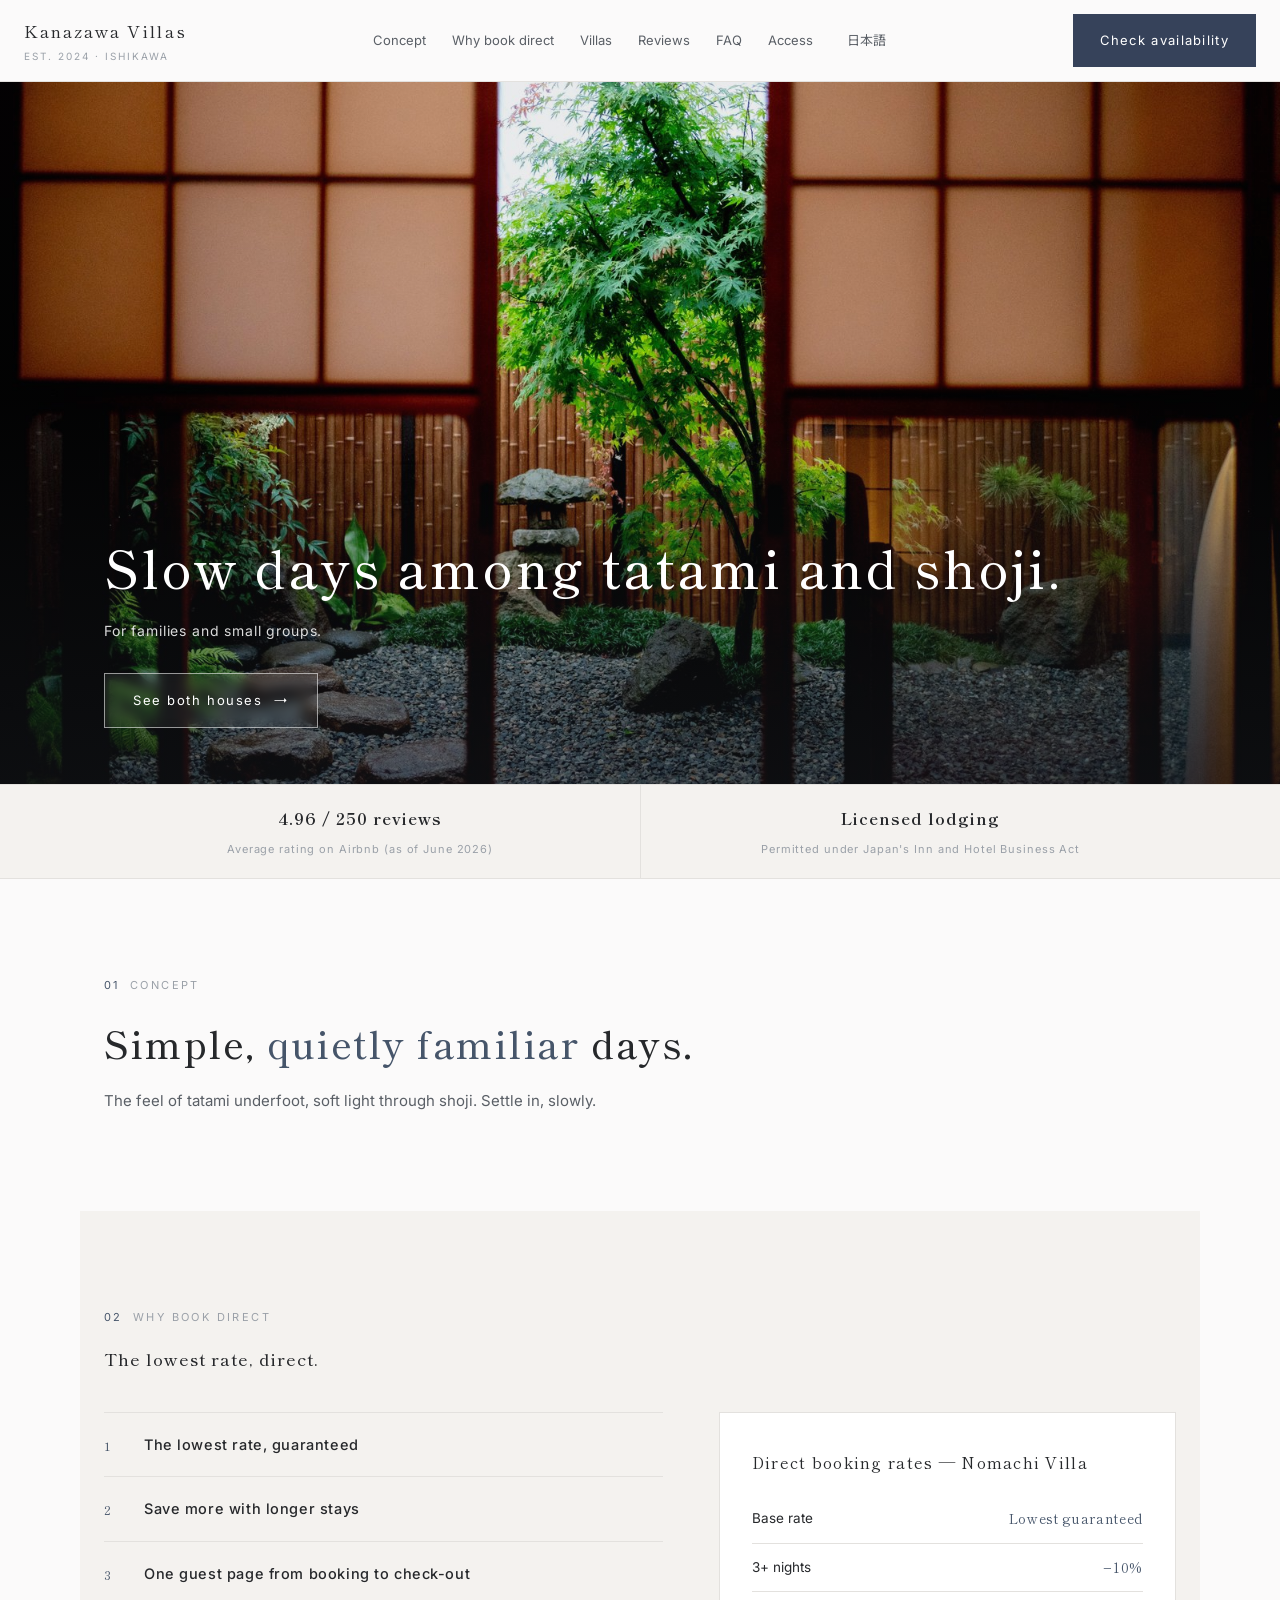
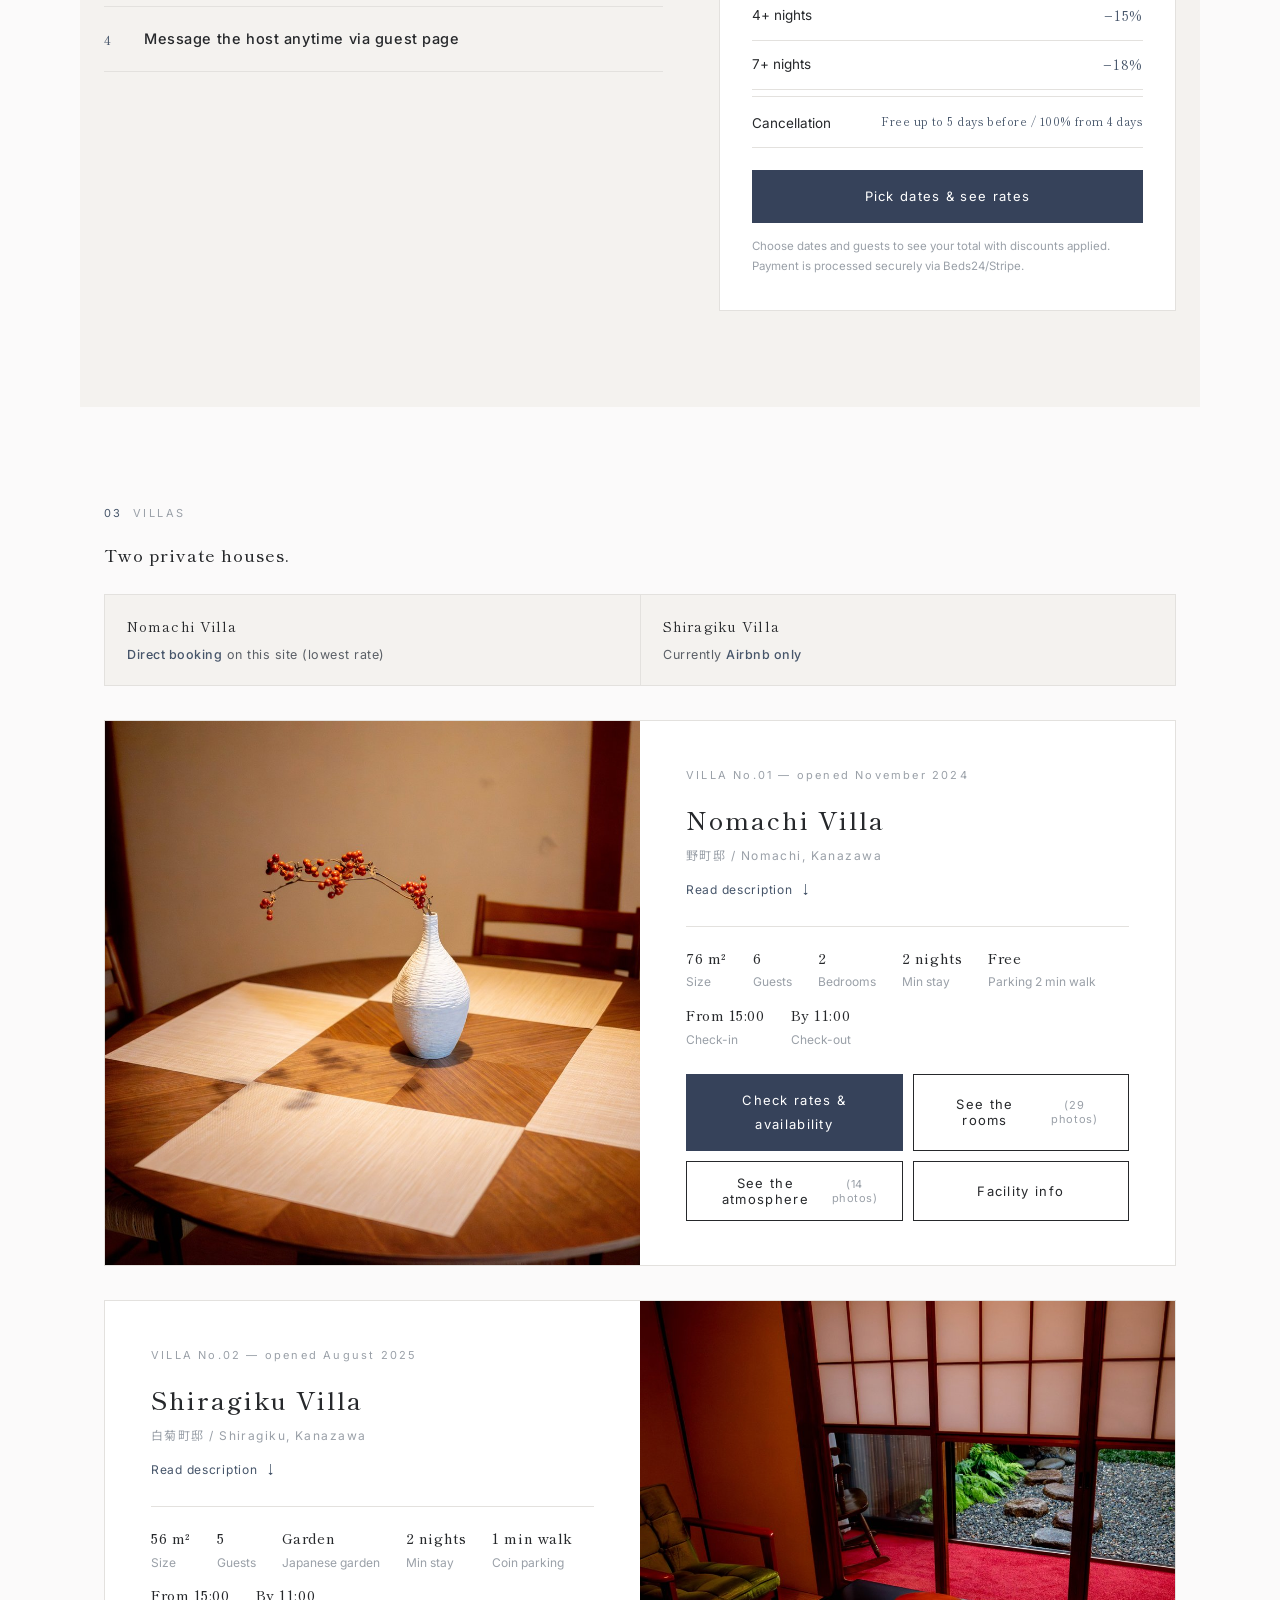
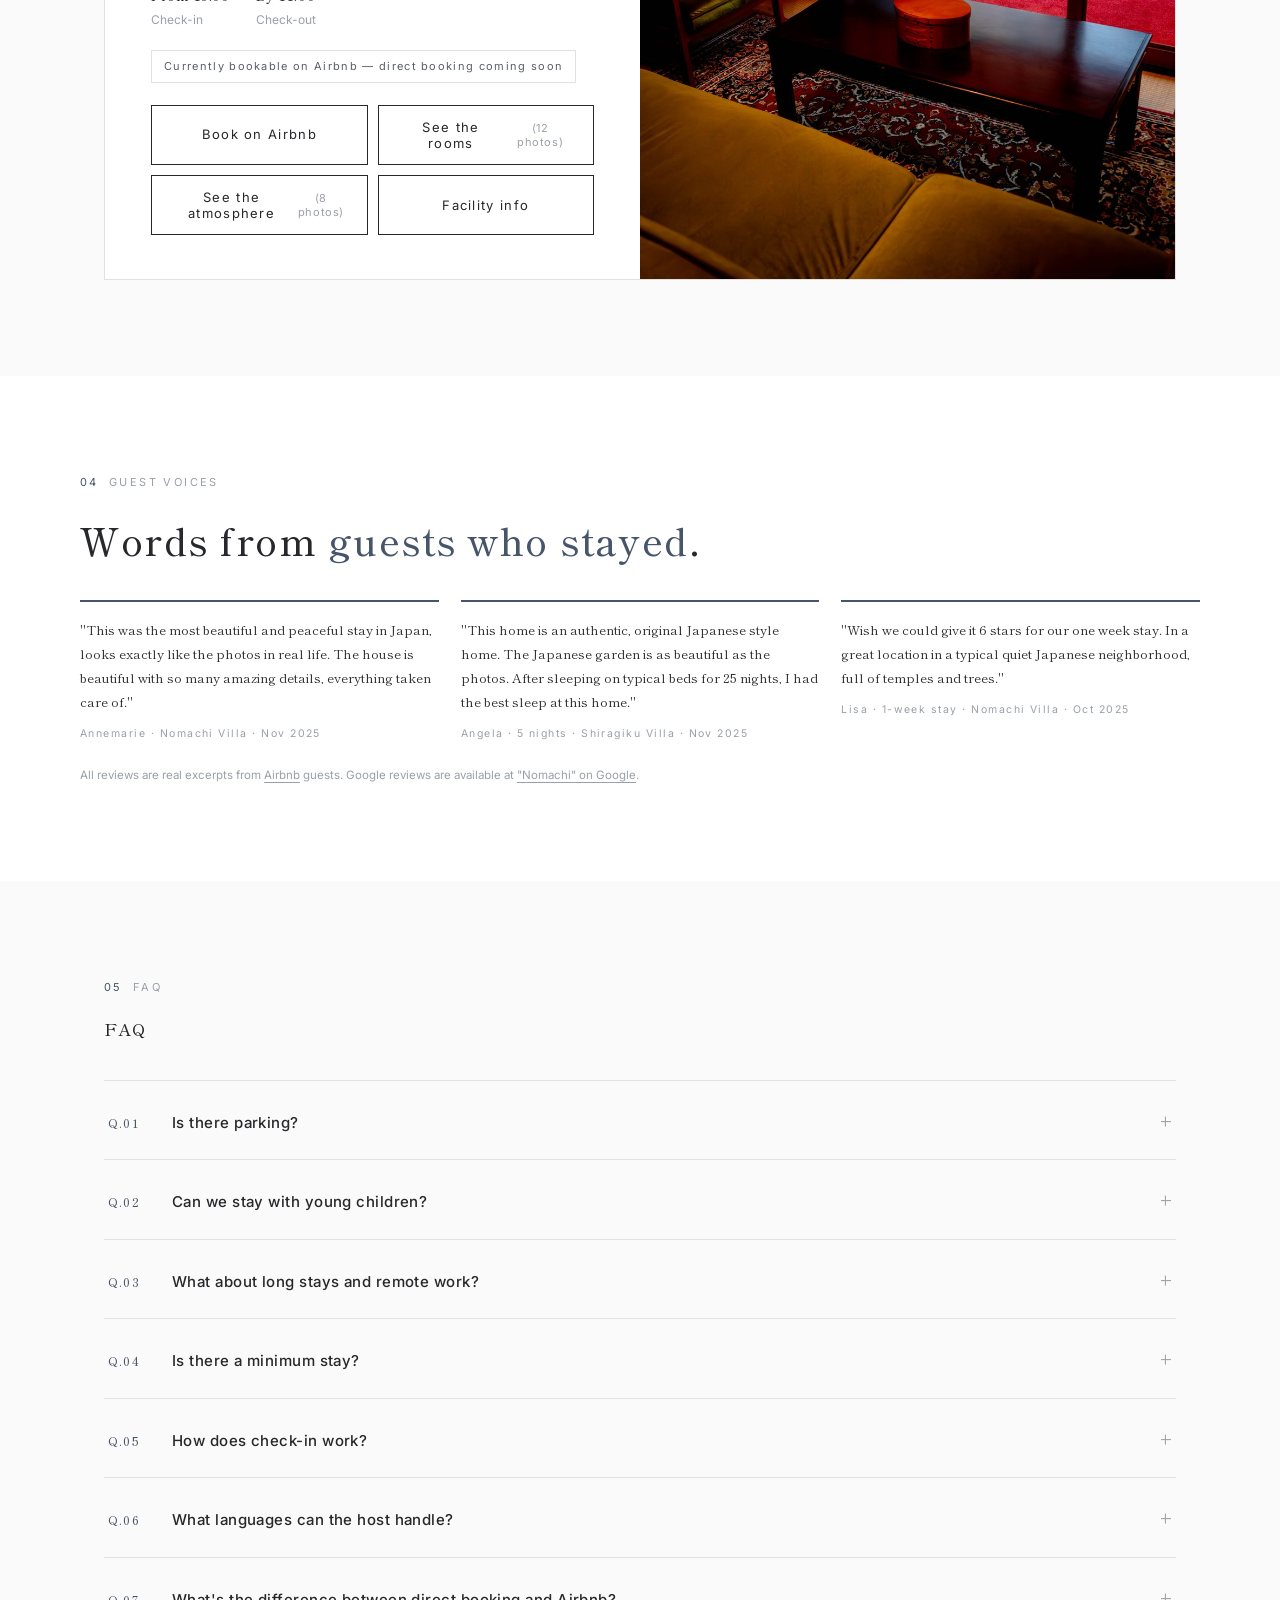
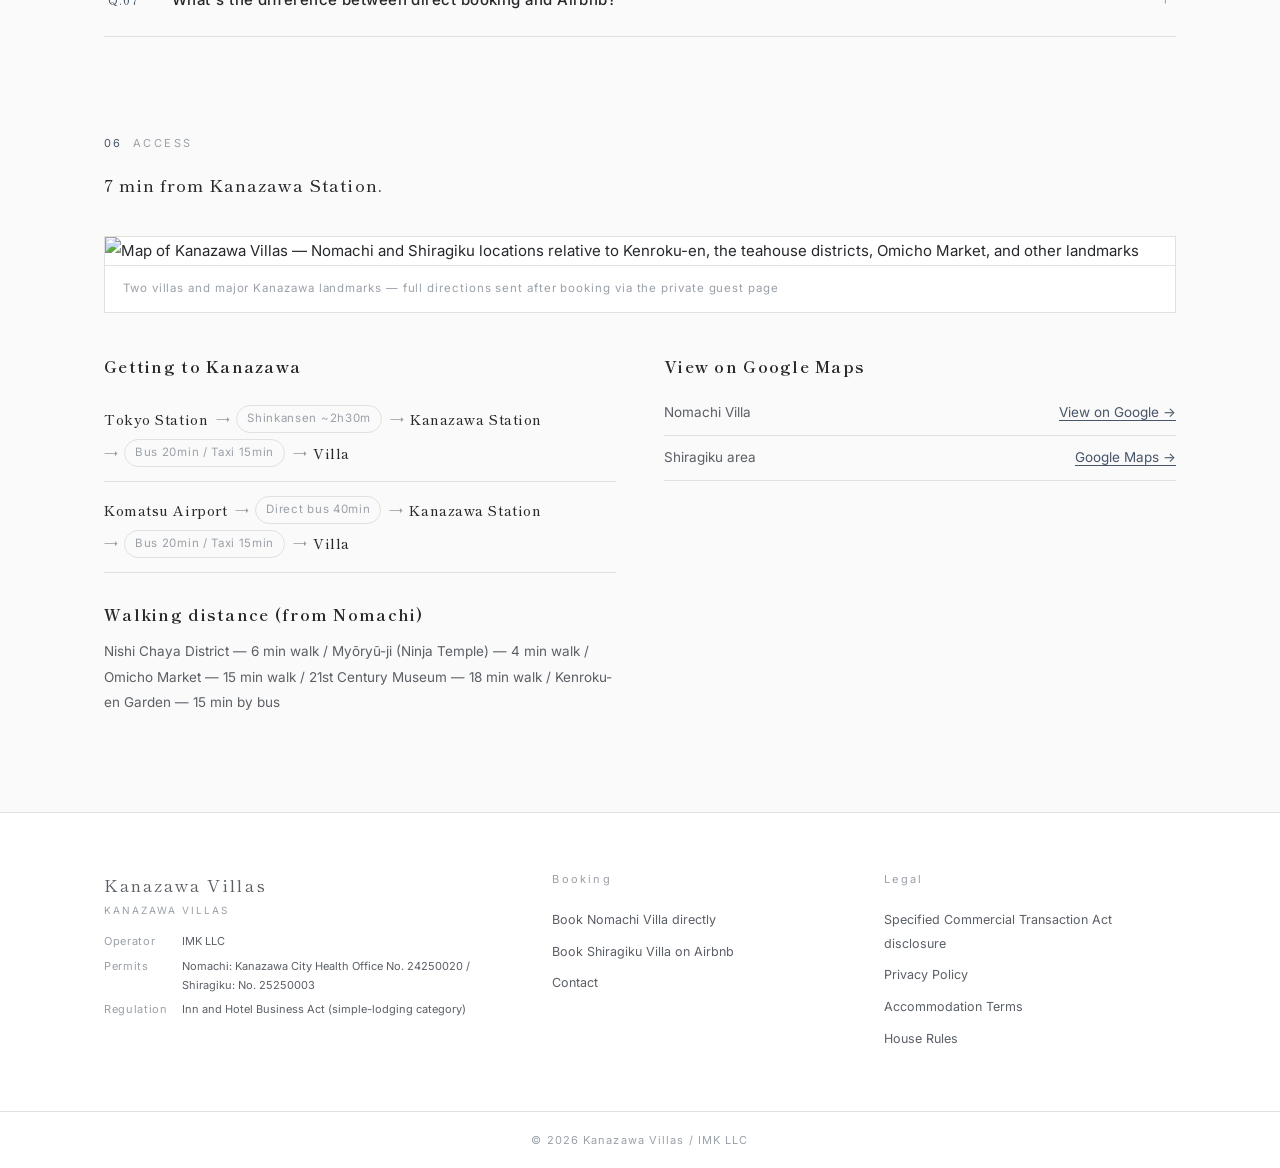
==== commit 43df71fd: "Add files via upload" ====
--- a/en/index.html
+++ b/en/index.html
@@ -25,8 +25,8 @@
 <link rel="alternate" hreflang="x-default" href="https://kanazawa-villas.com/"/>
 
 <!-- OGP -->
-<meta property="og:title" content="Kanazawa Villas — Two houses, one Kanazawa"/>
-<meta property="og:description" content="Stay like a local in Kanazawa — privately operated whole-house stays. Direct booking is the lowest rate."/>
+<meta property="og:title" content="Slow days among tatami and shoji. | Kanazawa Villas"/>
+<meta property="og:description" content="Whole-house stays with tatami and shoji. Nomachi Villa &amp; Shiragiku Villa in Kanazawa. Lowest rate when booked direct."/>
 <meta property="og:type" content="website"/>
 <meta property="og:url" content="https://kanazawa-villas.com/en/"/>
 <meta property="og:image" content="https://kanazawa-villas.com/images/nomachi-hero.jpg"/>
@@ -147,6 +147,7 @@
 .label .num{color:var(--indigo);margin-right:10px}
 h2.display{font-family:var(--serif);font-weight:500;font-size:clamp(26px,4vw,38px);line-height:1.5;letter-spacing:.04em}
 h2.display em{font-style:normal;color:var(--indigo)}
+h2.h2-fact{font-family:var(--serif);font-weight:500;font-size:17px;letter-spacing:.06em;color:var(--ink);margin-top:2px;margin-bottom:22px;line-height:1.5}
 .lede{color:var(--ink-soft);margin-top:16px;max-width:38em}
 
 .site-header{position:sticky;top:0;z-index:50;display:flex;align-items:center;justify-content:space-between;padding:14px 24px;background:rgba(251,250,250,.92);backdrop-filter:blur(8px);border-bottom:1px solid var(--line)}
@@ -439,6 +440,7 @@
 <!-- ============ WHY DIRECT (02) ============ -->
 <section class="section direct" id="direct">
   <div class="label"><span class="num">02</span>Why book direct</div>
+  <h2 class="h2-fact">The lowest rate, direct.</h2>
 
   <div class="direct-grid">
     <div>
@@ -463,6 +465,7 @@
 <!-- ============ VILLAS (03) ============ -->
 <section class="section" id="villas">
   <div class="label"><span class="num">03</span>Villas</div>
+  <h2 class="h2-fact">Two private houses.</h2>
 
   <!-- The difference between the two -->
   <div class="villa-distinguish">
@@ -560,35 +563,35 @@
 <!-- ============ FAQ (05) ============ -->
 <section class="section" id="faq">
   <div class="label"><span class="num">05</span>FAQ</div>
-  <h2 class="display">Frequently asked <em>questions</em>.</h2>
+  <h2 class="h2-fact">FAQ</h2>
   <div class="faq-list">
     <details class="faq">
-      <summary><span class="q-no">Q.01</span>How does check-in work?</summary>
+      <summary><span class="q-no">Q.01</span>Is there parking?</summary>
+      <div class="a">Nomachi: free parking 2 min on foot. Shiragiku: coin parking 1 min away.</div>
+    </details>
+    <details class="faq">
+      <summary><span class="q-no">Q.02</span>Can we stay with young children?</summary>
+      <div class="a">Yes. A high chair is available on request, free of charge — please mention this when booking.</div>
+    </details>
+    <details class="faq">
+      <summary><span class="q-no">Q.03</span>What about long stays and remote work?</summary>
+      <div class="a">All villas have Wi-Fi suitable for video calls. For discount details, see <a href="#direct" style="text-decoration:underline;text-underline-offset:3px">02 Why book direct</a>.</div>
+    </details>
+    <details class="faq">
+      <summary><span class="q-no">Q.04</span>Is there a minimum stay?</summary>
+      <div class="a">Two nights minimum at both villas.</div>
+    </details>
+    <details class="faq">
+      <summary><span class="q-no">Q.05</span>How does check-in work?</summary>
       <div class="a">After booking, we send you a link to your private guest page. There you upload a passport photo (non-Japanese guests) and complete a short guest registry for everyone in your party — a step required by Japanese law. Once submitted, your check-in details (address, access, Wi-Fi, entrance keybox PIN) appear on the page. A staff member usually meets you at the villa for in-person ID verification. You can message us anytime through the guest page during your stay.</div>
     </details>
     <details class="faq">
-      <summary><span class="q-no">Q.02</span>What's the difference between direct booking and Airbnb?</summary>
-      <div class="a">Direct booking on Nomachi Villa is the lowest rate, with long-stay discounts. See <a href="#direct" style="text-decoration:underline;text-underline-offset:3px">02 Why book direct</a> for details. Shiragiku is currently bookable on Airbnb only.</div>
-    </details>
-    <details class="faq">
-      <summary><span class="q-no">Q.03</span>Is there a minimum stay?</summary>
-      <div class="a">Two nights minimum at both villas.</div>
-    </details>
-    <details class="faq">
-      <summary><span class="q-no">Q.04</span>What languages can the host handle?</summary>
+      <summary><span class="q-no">Q.06</span>What languages can the host handle?</summary>
       <div class="a">Japanese, plus real-time translation for virtually any language. Most replies within an hour.</div>
     </details>
     <details class="faq">
-      <summary><span class="q-no">Q.05</span>Is there parking?</summary>
-      <div class="a">Nomachi: free parking 2 min on foot. Shiragiku: coin parking 1 min away.</div>
-    </details>
-    <details class="faq">
-      <summary><span class="q-no">Q.06</span>Can we stay with young children?</summary>
-      <div class="a">Yes. A high chair is available on request, free of charge — please mention this when booking.</div>
-    </details>
-    <details class="faq">
-      <summary><span class="q-no">Q.07</span>What about long stays and remote work?</summary>
-      <div class="a">All villas have Wi-Fi suitable for video calls. Discounts apply from 3 nights onward, with the deepest direct-booking discount at 7+ nights.</div>
+      <summary><span class="q-no">Q.07</span>What's the difference between direct booking and Airbnb?</summary>
+      <div class="a">Direct booking on Nomachi Villa is the lowest rate, with long-stay discounts. See <a href="#direct" style="text-decoration:underline;text-underline-offset:3px">02 Why book direct</a> for details. Shiragiku is currently bookable on Airbnb only.</div>
     </details>
   </div>
 </section>
@@ -596,6 +599,7 @@
 <!-- ============ ACCESS (06) ============ -->
 <section class="section" id="access" style="padding-top:0">
   <div class="label"><span class="num">06</span>Access</div>
+  <h2 class="h2-fact">7 min from Kanazawa Station.</h2>
   <figure class="access-map">
     <img src="https://kanazawa-villas.com/images/location.png" alt="Map of Kanazawa Villas — Nomachi and Shiragiku locations relative to Kenroku-en, the teahouse districts, Omicho Market, and other landmarks" loading="lazy"/>
     <figcaption class="cap">Two villas and major Kanazawa landmarks — full directions sent after booking via the private guest page</figcaption>
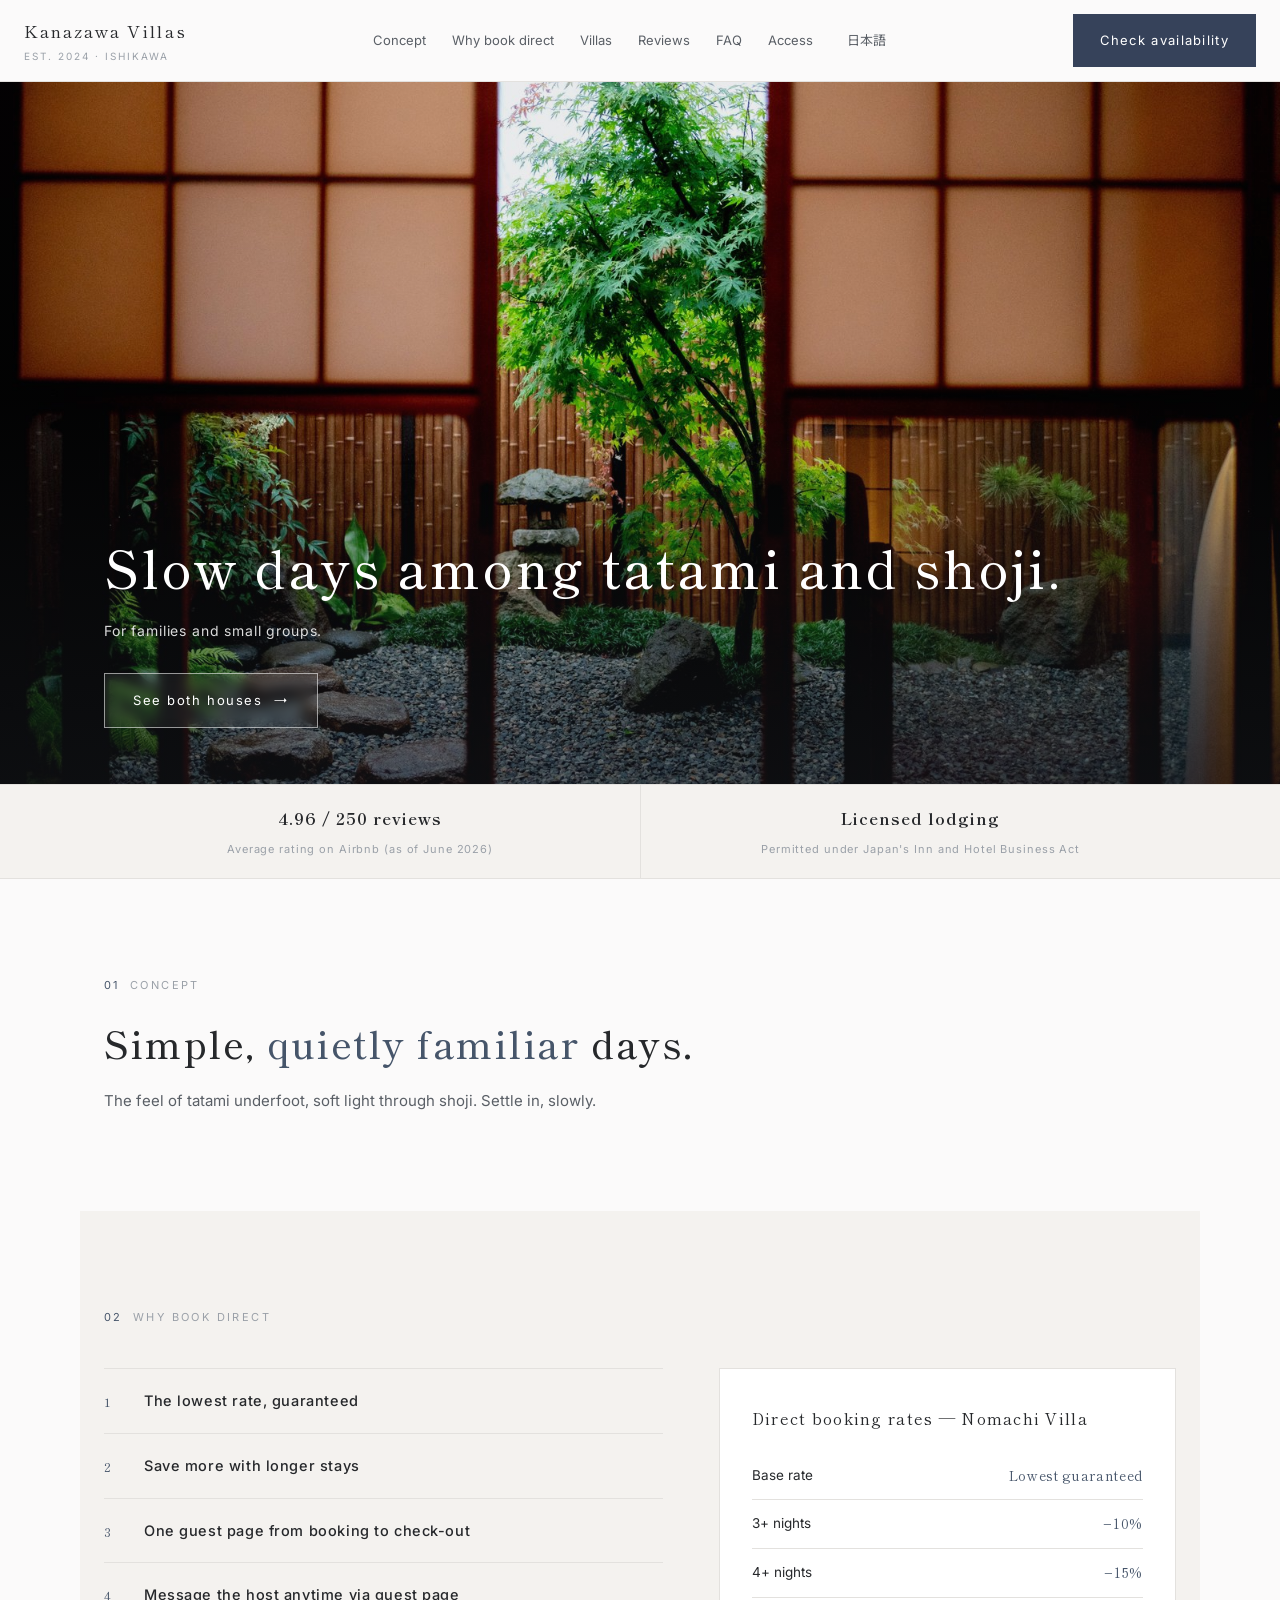
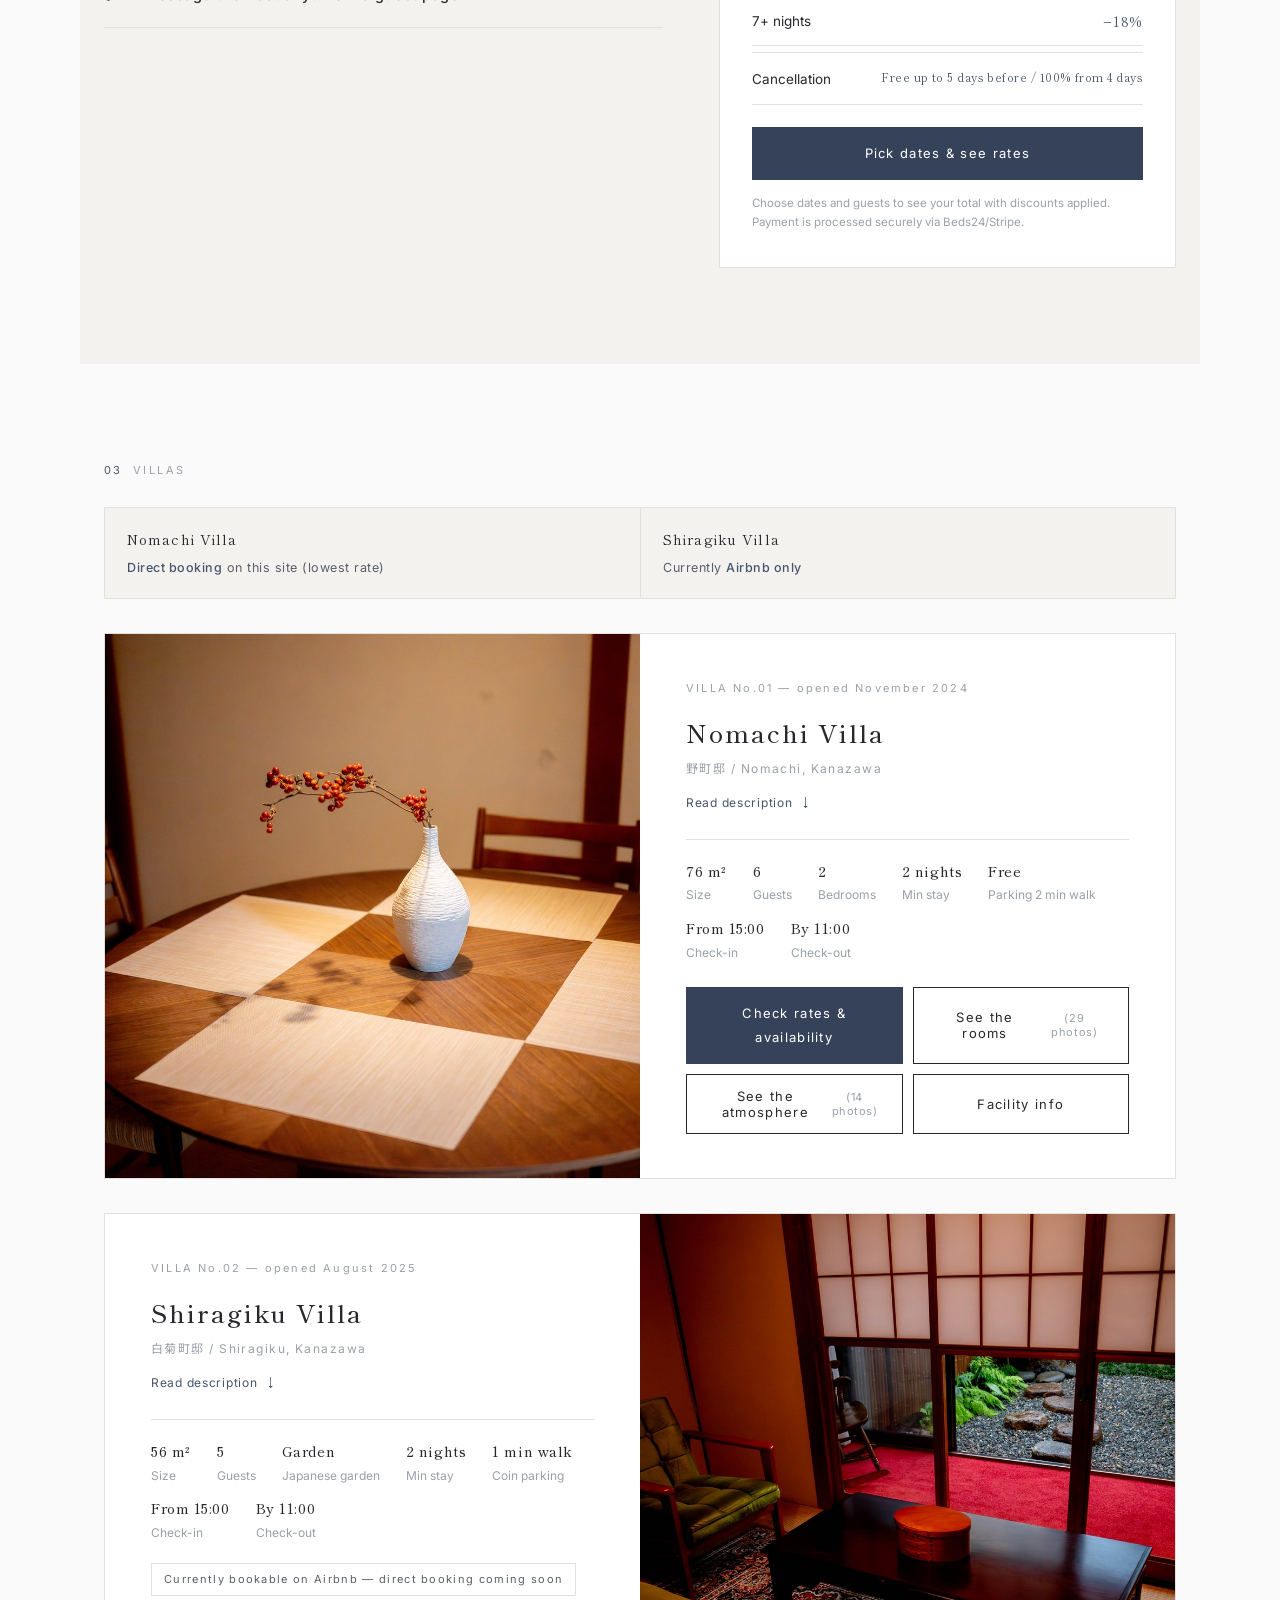
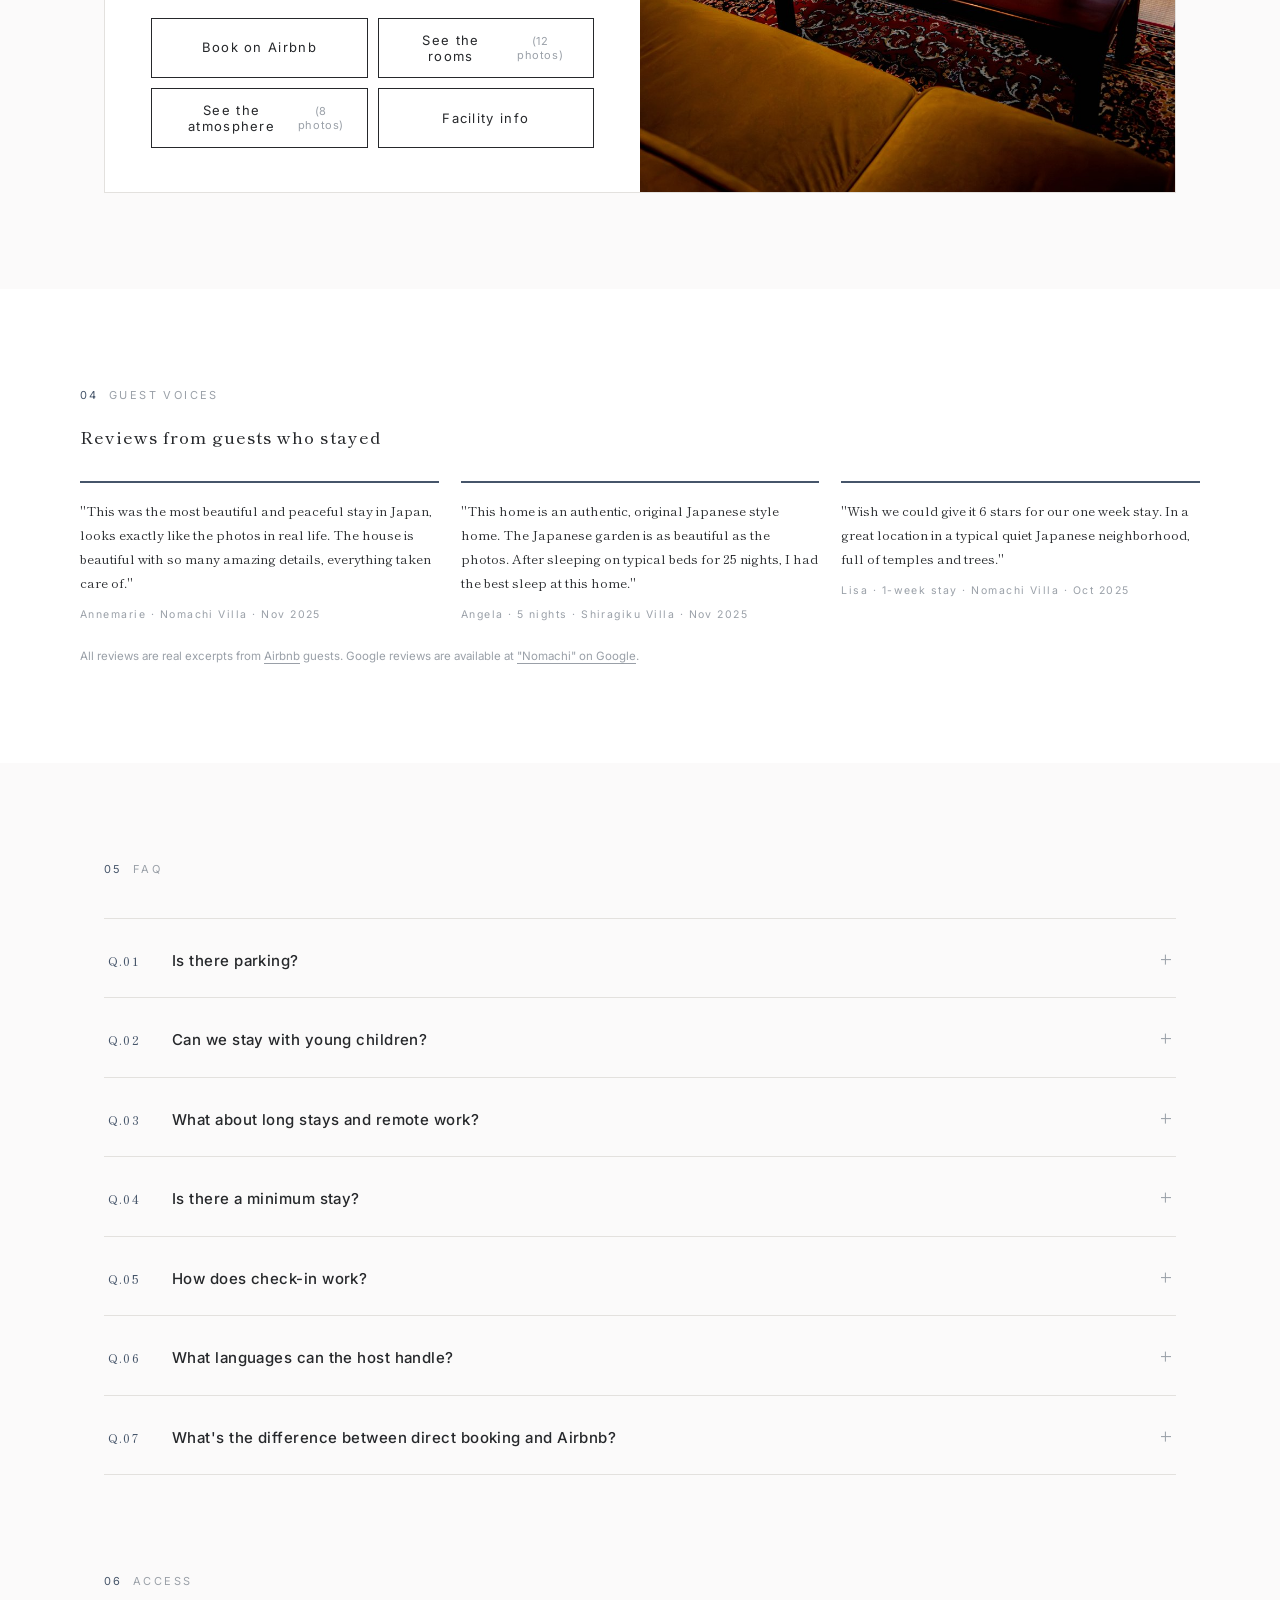
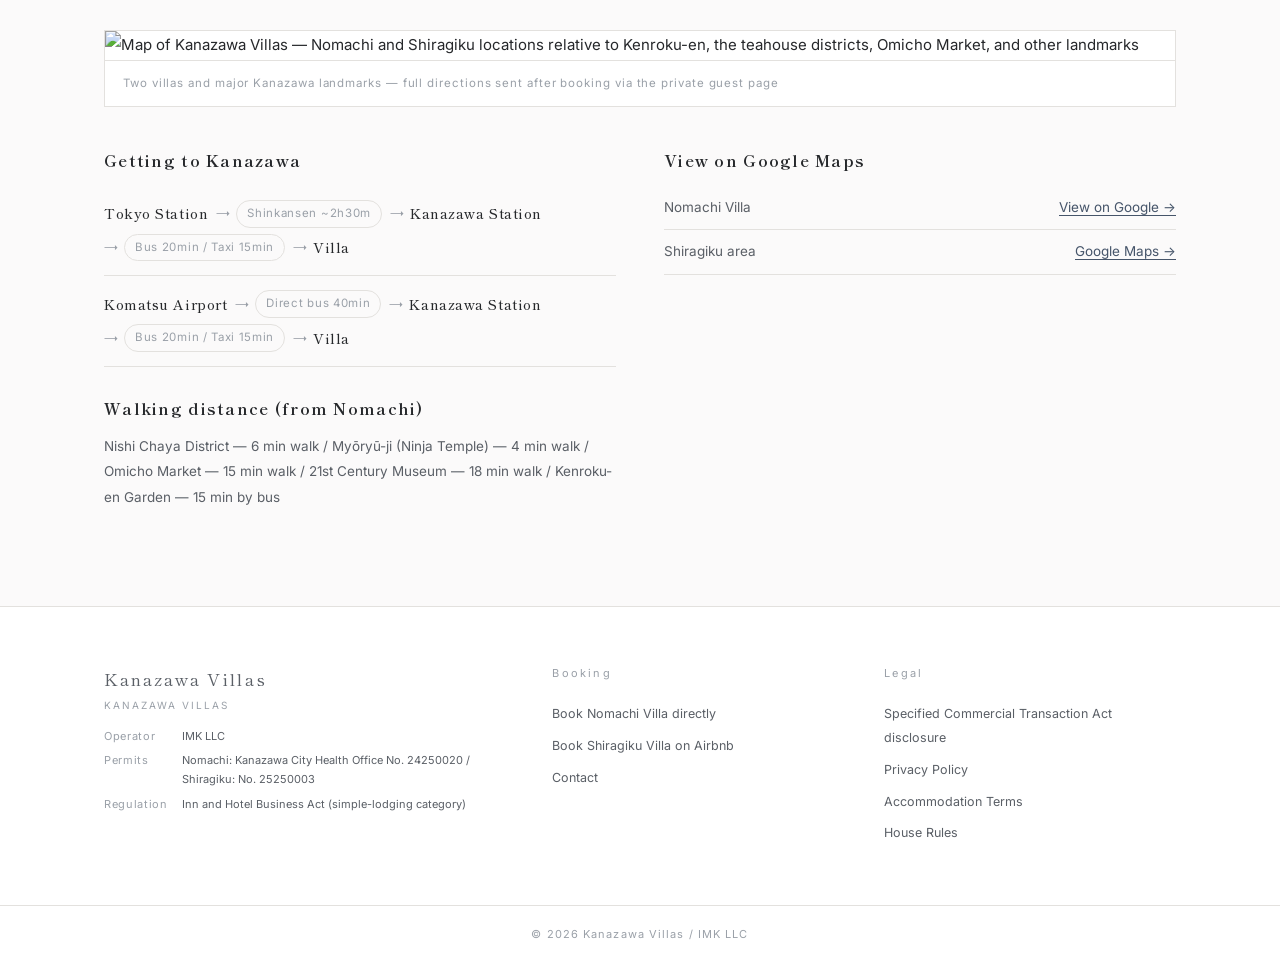
==== commit ecd128c7: "Add files via upload" ====
--- a/en/index.html
+++ b/en/index.html
@@ -148,6 +148,7 @@
 h2.display{font-family:var(--serif);font-weight:500;font-size:clamp(26px,4vw,38px);line-height:1.5;letter-spacing:.04em}
 h2.display em{font-style:normal;color:var(--indigo)}
 h2.h2-fact{font-family:var(--serif);font-weight:500;font-size:17px;letter-spacing:.06em;color:var(--ink);margin-top:2px;margin-bottom:22px;line-height:1.5}
+.sr-only{position:absolute;width:1px;height:1px;padding:0;margin:-1px;overflow:hidden;clip:rect(0,0,0,0);white-space:nowrap;border:0}
 .lede{color:var(--ink-soft);margin-top:16px;max-width:38em}
 
 .site-header{position:sticky;top:0;z-index:50;display:flex;align-items:center;justify-content:space-between;padding:14px 24px;background:rgba(251,250,250,.92);backdrop-filter:blur(8px);border-bottom:1px solid var(--line)}
@@ -440,7 +441,7 @@
 <!-- ============ WHY DIRECT (02) ============ -->
 <section class="section direct" id="direct">
   <div class="label"><span class="num">02</span>Why book direct</div>
-  <h2 class="h2-fact">The lowest rate, direct.</h2>
+  <h2 class="sr-only">The lowest rate, direct.</h2>
 
   <div class="direct-grid">
     <div>
@@ -465,7 +466,7 @@
 <!-- ============ VILLAS (03) ============ -->
 <section class="section" id="villas">
   <div class="label"><span class="num">03</span>Villas</div>
-  <h2 class="h2-fact">Two private houses.</h2>
+  <h2 class="sr-only">Two private whole-house stays</h2>
 
   <!-- The difference between the two -->
   <div class="villa-distinguish">
@@ -542,7 +543,7 @@
 <!-- ============ REVIEWS (04) ============ -->
 <section class="section" id="reviews" style="background:var(--white);max-width:none"><div style="max-width:1120px;margin:0 auto">
   <div class="label"><span class="num">04</span>Guest voices</div>
-  <h2 class="display">Words from <em>guests who stayed</em>.</h2>
+  <h2 class="h2-fact">Reviews from guests who stayed</h2>
   <div class="review-grid">
     <figure class="review">
       <blockquote>"This was the most beautiful and peaceful stay in Japan, looks exactly like the photos in real life. The house is beautiful with so many amazing details, everything taken care of."</blockquote>
@@ -563,7 +564,7 @@
 <!-- ============ FAQ (05) ============ -->
 <section class="section" id="faq">
   <div class="label"><span class="num">05</span>FAQ</div>
-  <h2 class="h2-fact">FAQ</h2>
+  <h2 class="sr-only">FAQ</h2>
   <div class="faq-list">
     <details class="faq">
       <summary><span class="q-no">Q.01</span>Is there parking?</summary>
@@ -599,7 +600,7 @@
 <!-- ============ ACCESS (06) ============ -->
 <section class="section" id="access" style="padding-top:0">
   <div class="label"><span class="num">06</span>Access</div>
-  <h2 class="h2-fact">7 min from Kanazawa Station.</h2>
+  <h2 class="sr-only">Area map and routes</h2>
   <figure class="access-map">
     <img src="https://kanazawa-villas.com/images/location.png" alt="Map of Kanazawa Villas — Nomachi and Shiragiku locations relative to Kenroku-en, the teahouse districts, Omicho Market, and other landmarks" loading="lazy"/>
     <figcaption class="cap">Two villas and major Kanazawa landmarks — full directions sent after booking via the private guest page</figcaption>
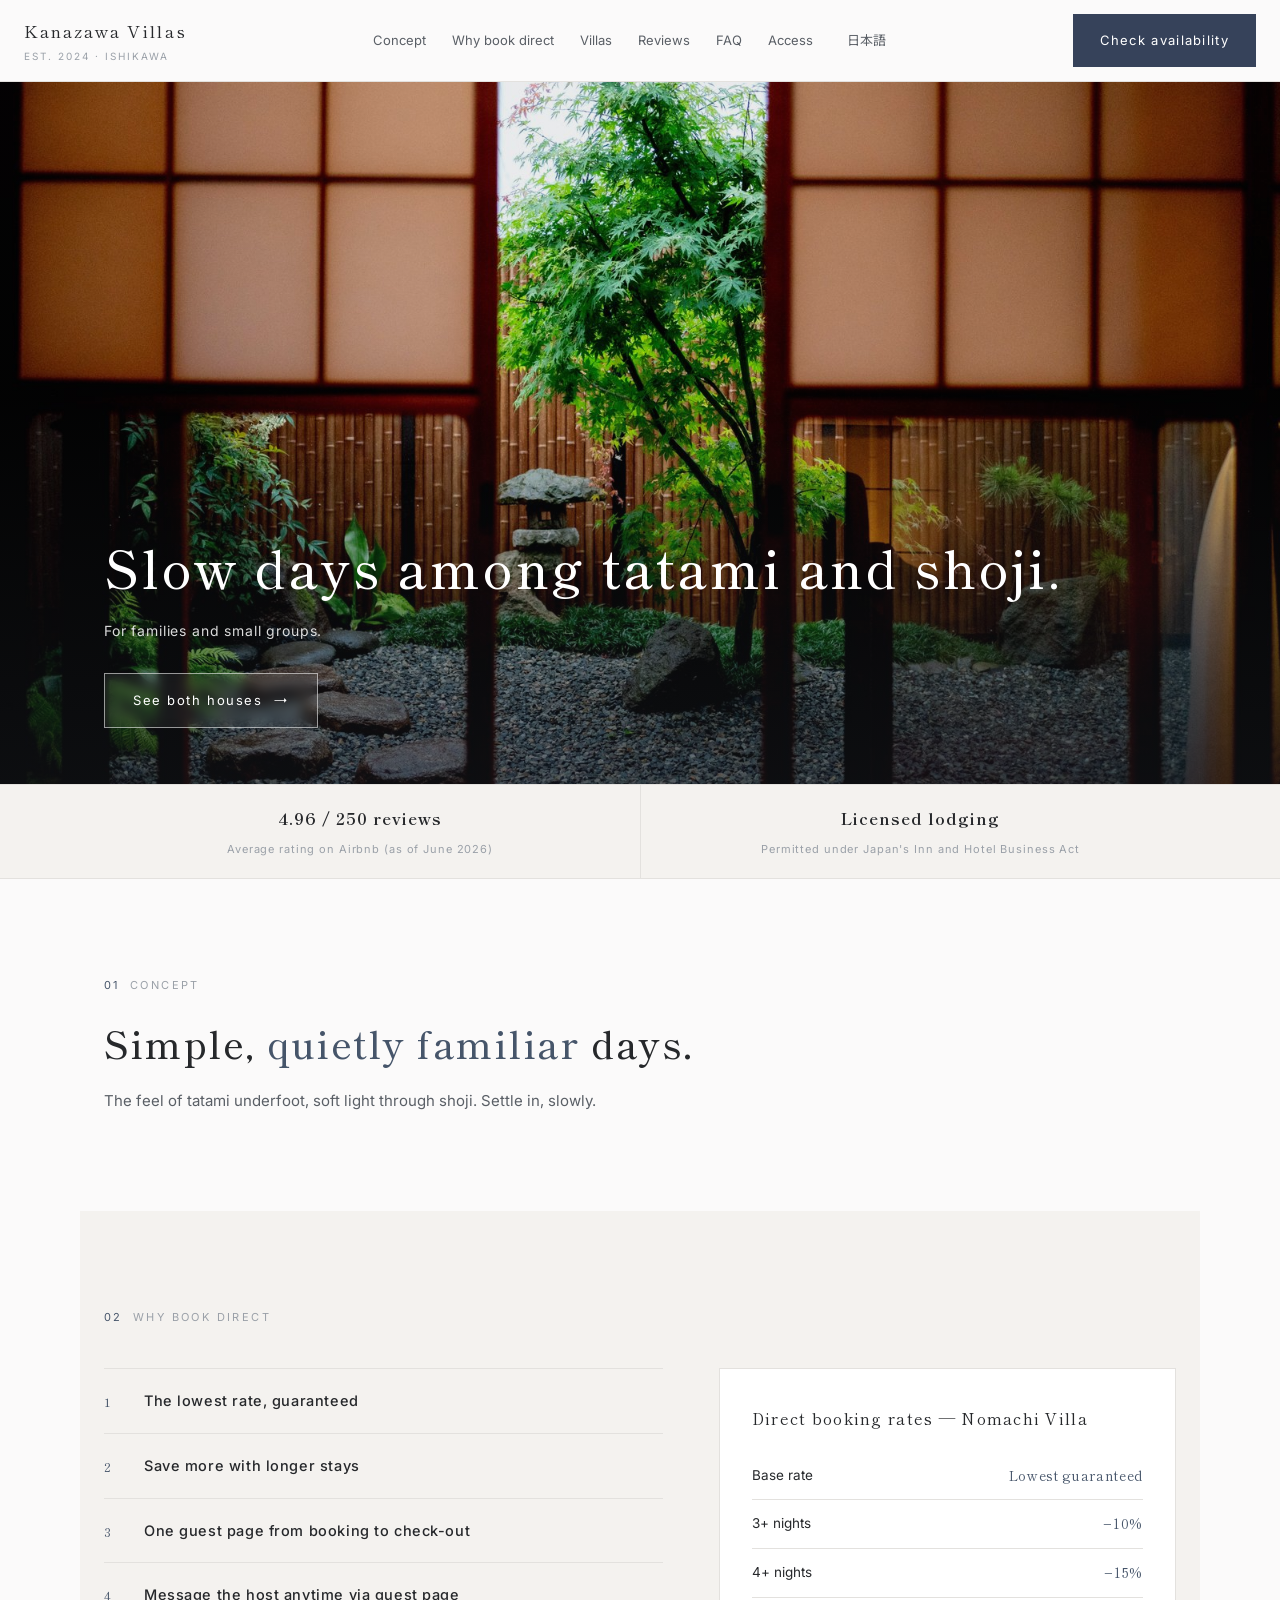
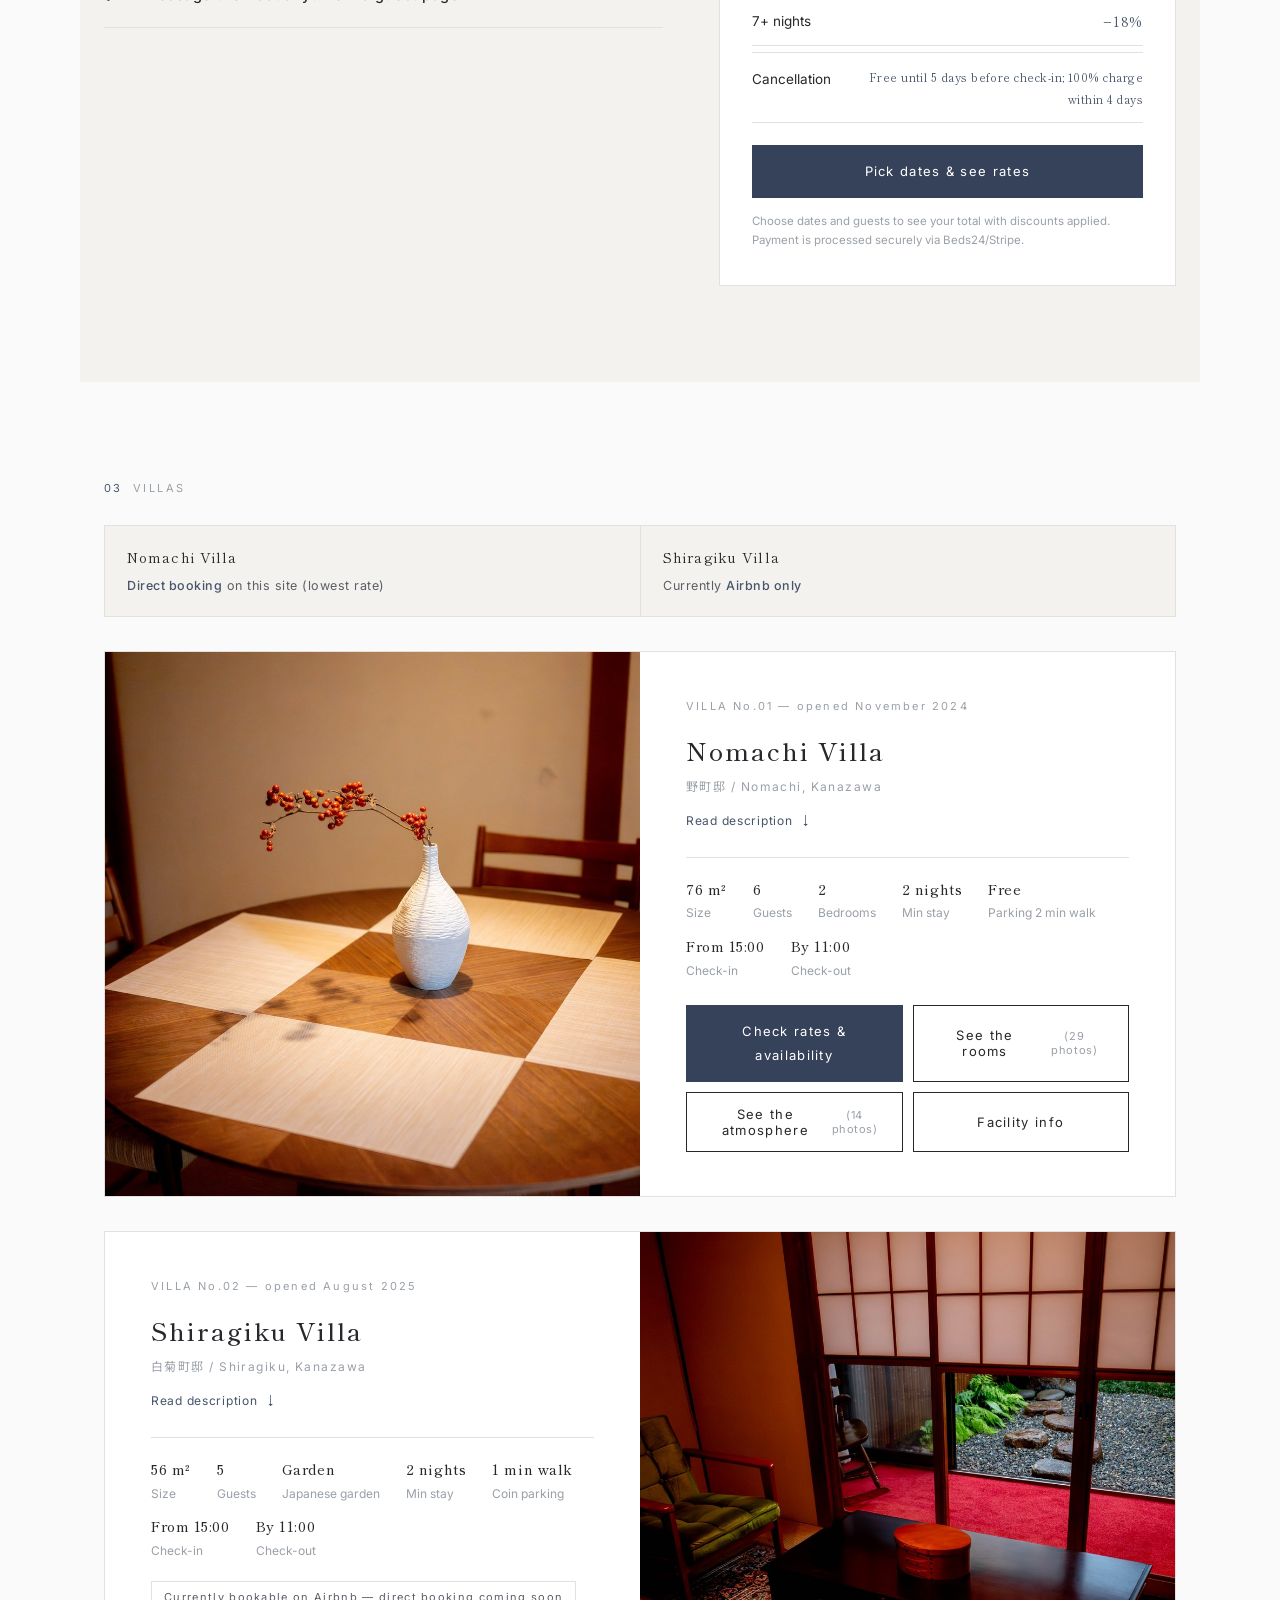
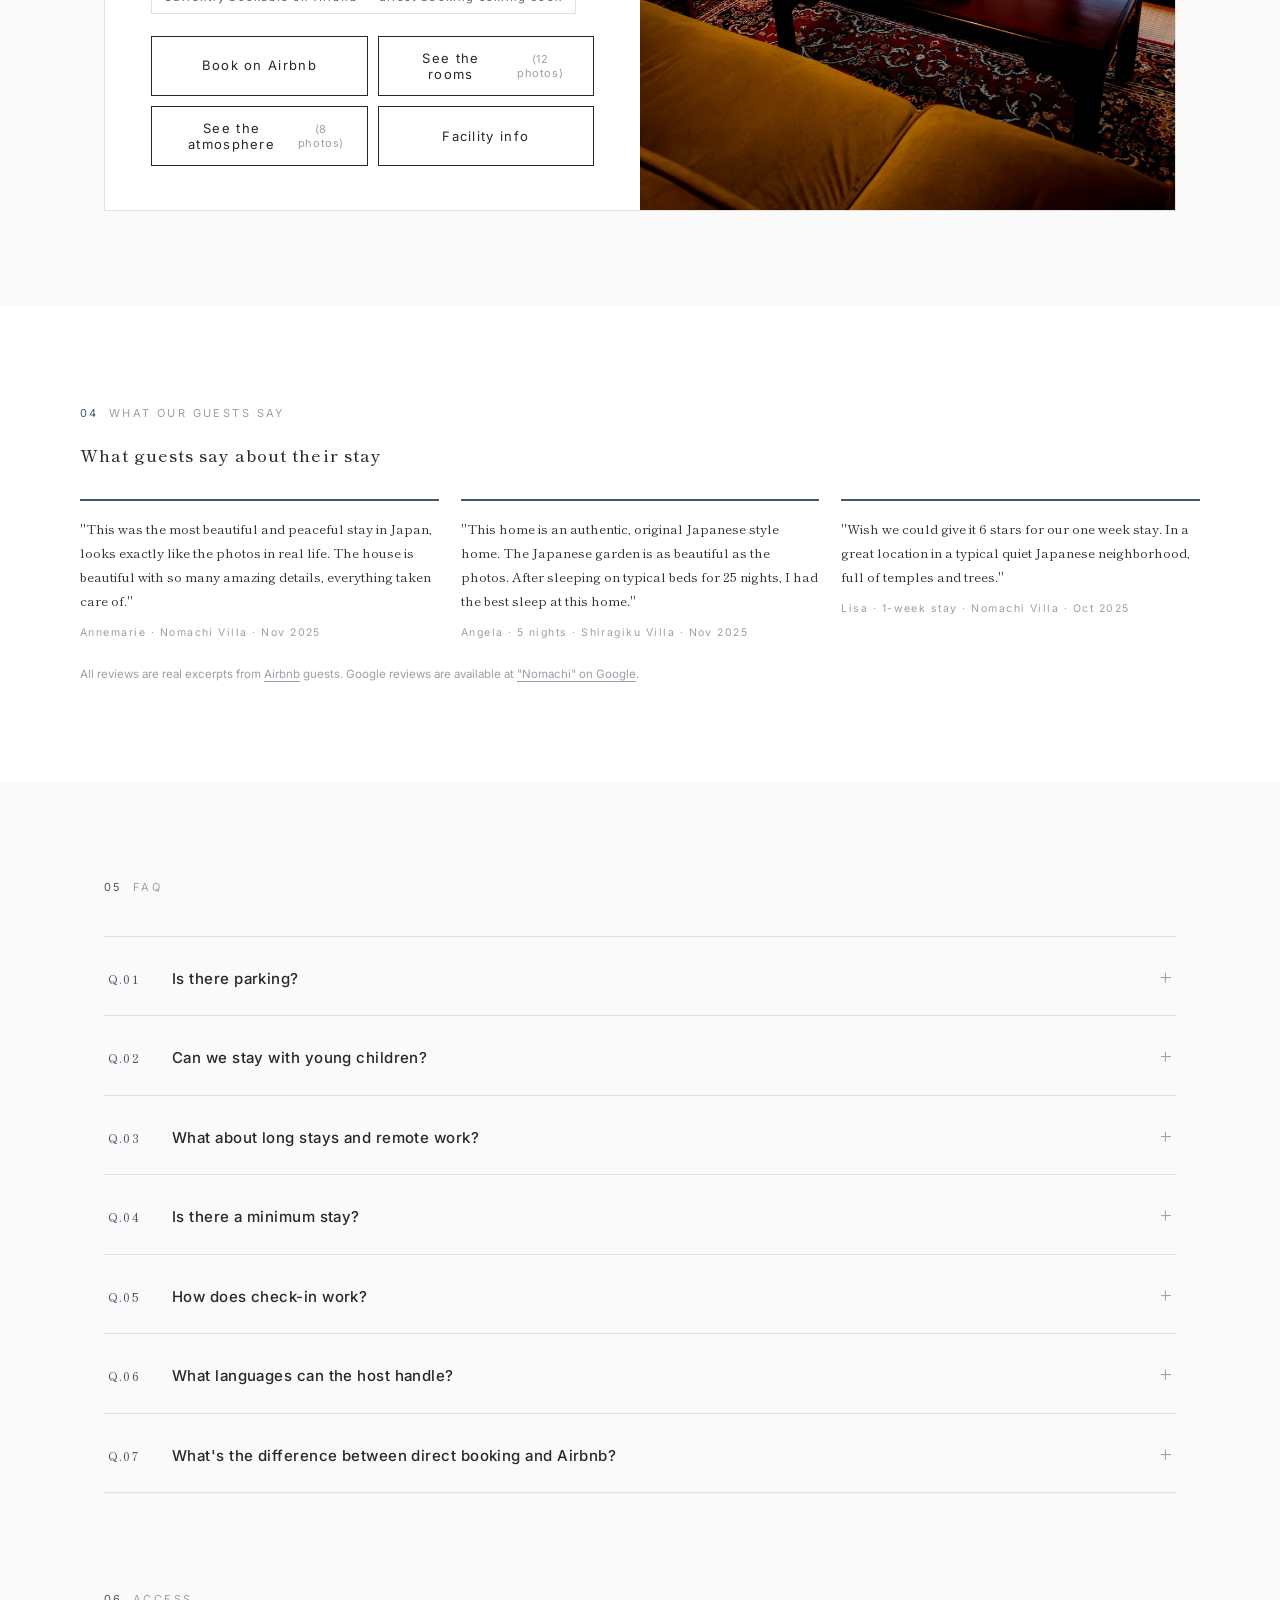
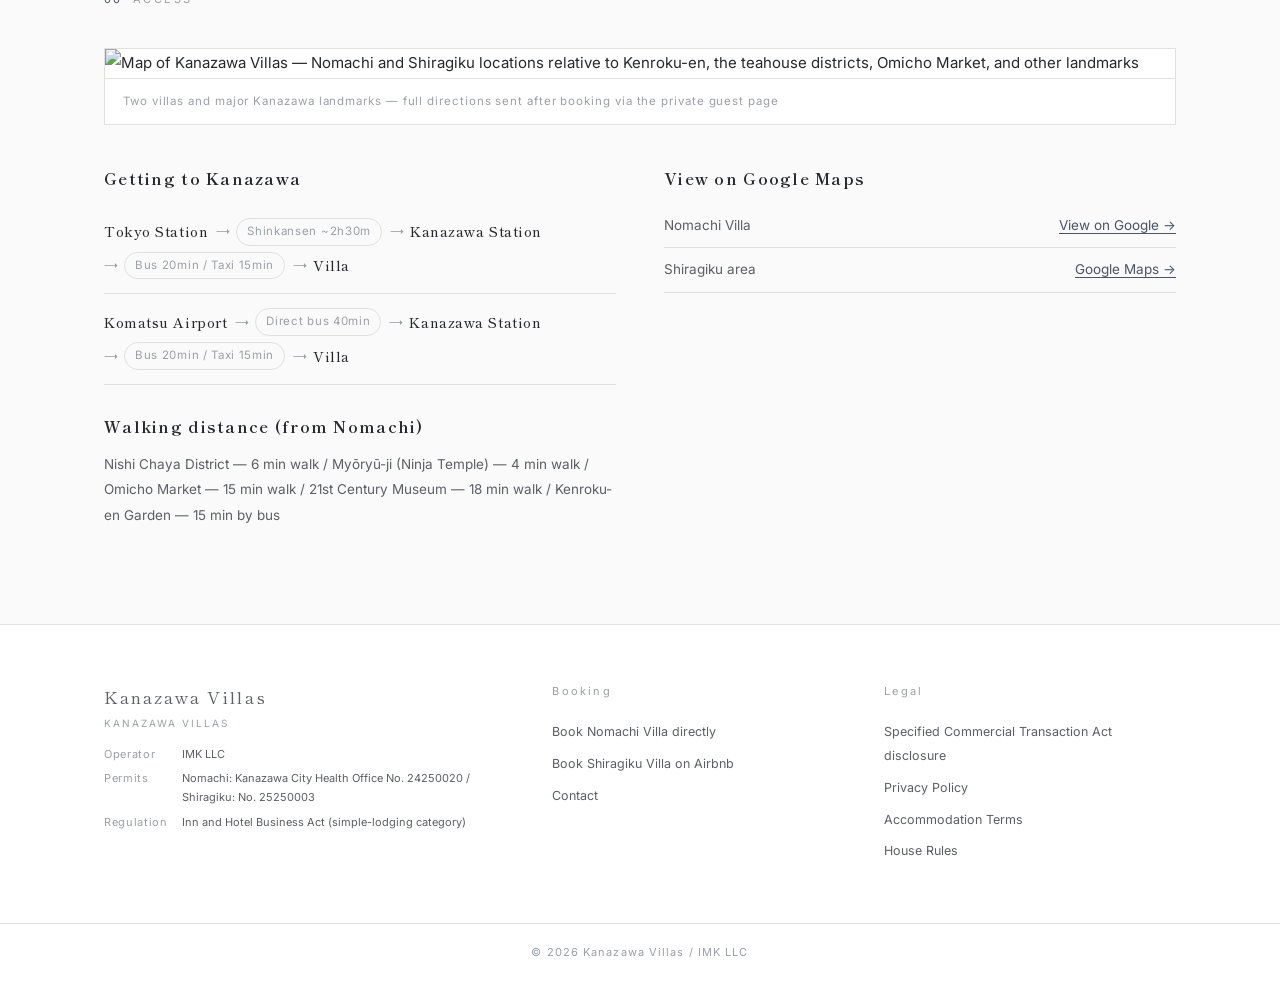
==== commit 53e16b3f: "Add files via upload" ====
--- a/en/index.html
+++ b/en/index.html
@@ -456,7 +456,7 @@
       <div class="rate-row"><span>3+ nights</span><span>−10%</span></div>
       <div class="rate-row"><span>4+ nights</span><span>−15%</span></div>
       <div class="rate-row"><span>7+ nights</span><span>−18%</span></div>
-      <div class="rate-row cancel-row"><span>Cancellation</span><span>Free up to 5 days before / 100% from 4 days</span></div>
+      <div class="rate-row cancel-row"><span>Cancellation</span><span>Free until 5 days before check-in; 100% charge within 4 days</span></div>
       <a class="btn primary" href="https://beds24.com/booking2.php?propid=261406" target="_blank" rel="noopener">Pick dates &amp; see rates</a>
       <p class="note">Choose dates and guests to see your total with discounts applied. Payment is processed securely via Beds24/Stripe.</p>
     </aside>
@@ -489,7 +489,7 @@
       <div class="en">野町邸 / Nomachi, Kanazawa</div>
       <details class="desc-fold">
         <summary>Read description</summary>
-        <p>A quietly restored two-storey townhouse. Soft light through shōji, the warm calm of wood and tatami. Two bedrooms — one Japanese, one Western — sleeping up to 6. Ten minutes' walk from the Katamachi nightlife, far enough that the city's hum doesn't reach you.</p>
+        <p>A carefully restored two-storey townhouse. Soft light through shōji, the warm calm of wood and tatami. Two bedrooms — one Japanese, one Western — sleeping up to 6. Ten minutes' walk from the Katamachi nightlife district, far enough that the city's hum doesn't reach you.</p>
       </details>
       <div class="specs">
         <div><strong>76 m²</strong>Size</div>
@@ -518,7 +518,7 @@
       <div class="en">白菊町邸 / Shiragiku, Kanazawa</div>
       <details class="desc-fold">
         <summary>Read description</summary>
-        <p>Antique furniture and lighting bring Taishō-era atmosphere to the interior. The living room overlooks a small Japanese garden of maple, pine, and nandina. Two upstairs bedrooms (one Western, one Japanese-style) sleep up to 5. The Nishi Chaya teahouse district is 200 metres away.</p>
+        <p>Antique furniture and lighting bring a Taishō-era atmosphere to the interior. The living room overlooks a small Japanese garden of maple, pine, and nandina. Two upstairs bedrooms (one Western, one Japanese-style) sleep up to 5. The Nishi Chaya teahouse district is 200 metres away.</p>
       </details>
       <div class="specs">
         <div><strong>56 m²</strong>Size</div>
@@ -542,8 +542,8 @@
 
 <!-- ============ REVIEWS (04) ============ -->
 <section class="section" id="reviews" style="background:var(--white);max-width:none"><div style="max-width:1120px;margin:0 auto">
-  <div class="label"><span class="num">04</span>Guest voices</div>
-  <h2 class="h2-fact">Reviews from guests who stayed</h2>
+  <div class="label"><span class="num">04</span>What our guests say</div>
+  <h2 class="h2-fact">What guests say about their stay</h2>
   <div class="review-grid">
     <figure class="review">
       <blockquote>"This was the most beautiful and peaceful stay in Japan, looks exactly like the photos in real life. The house is beautiful with so many amazing details, everything taken care of."</blockquote>
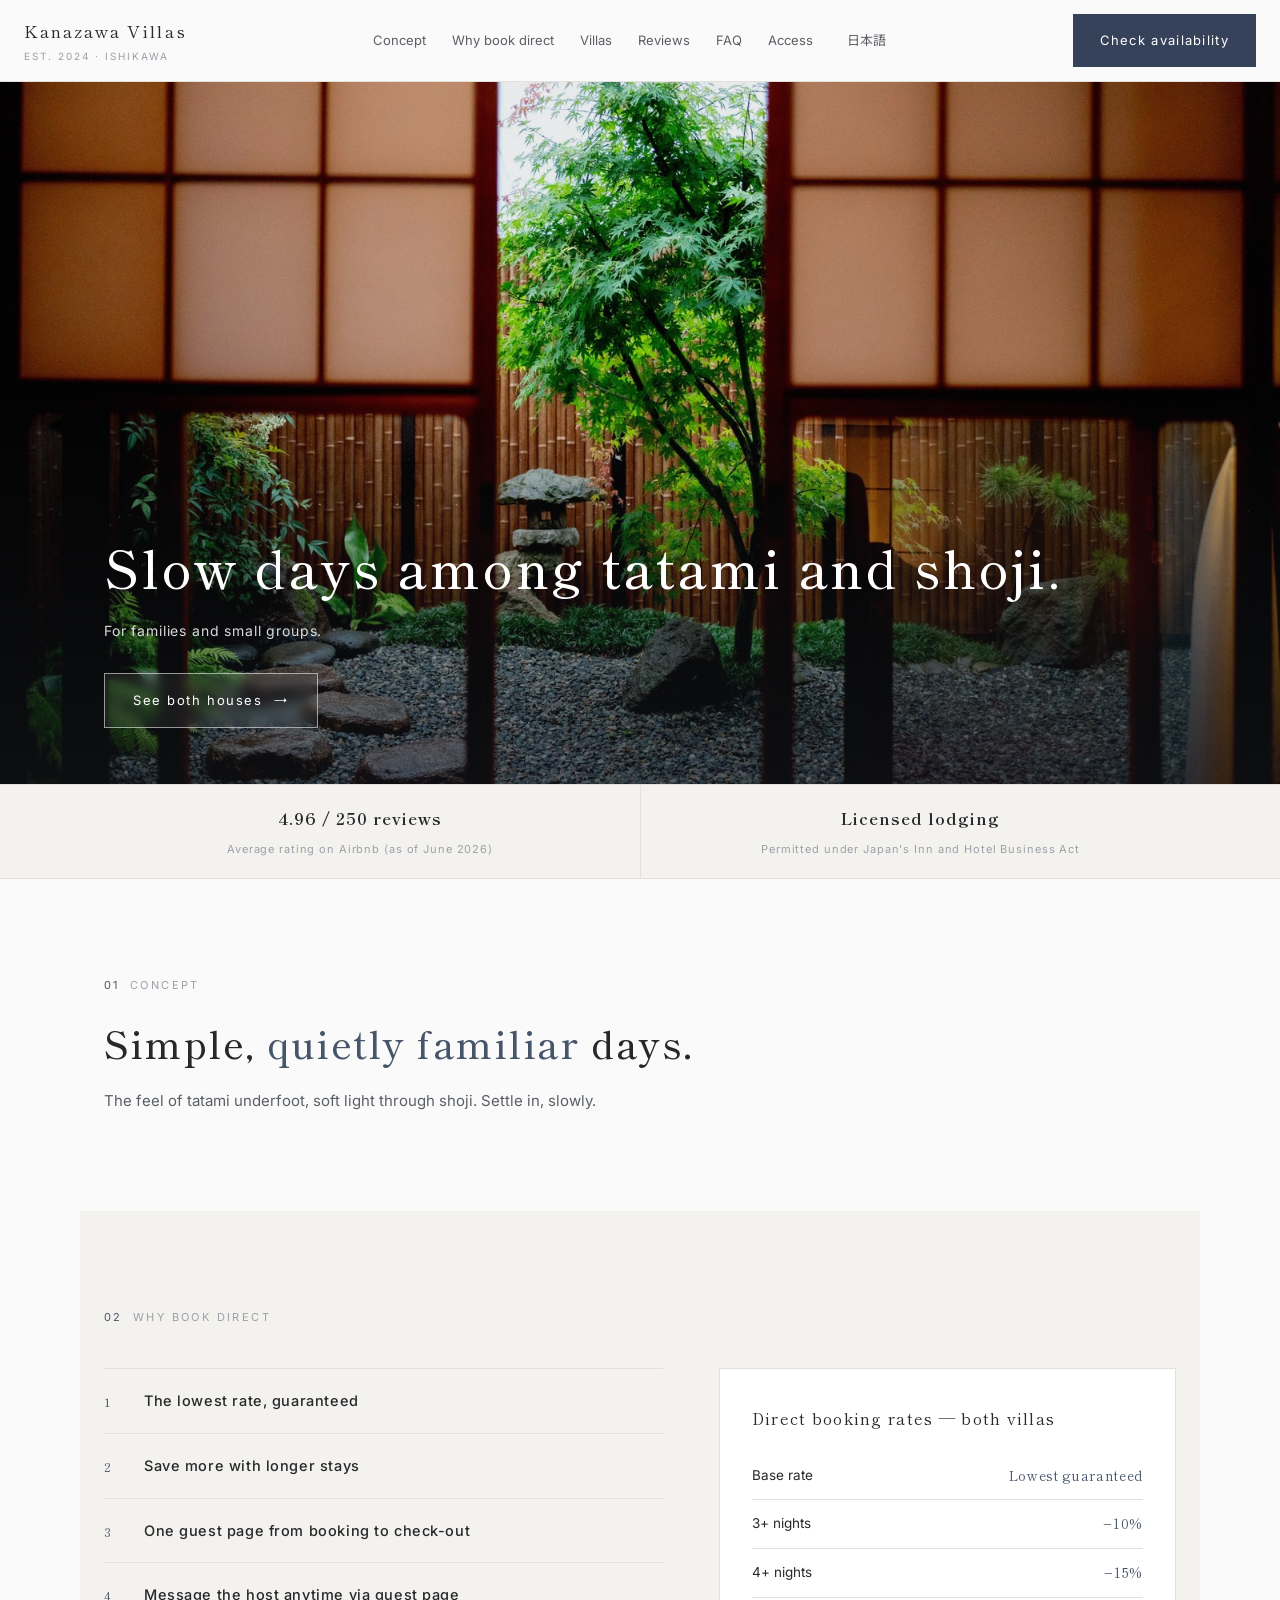
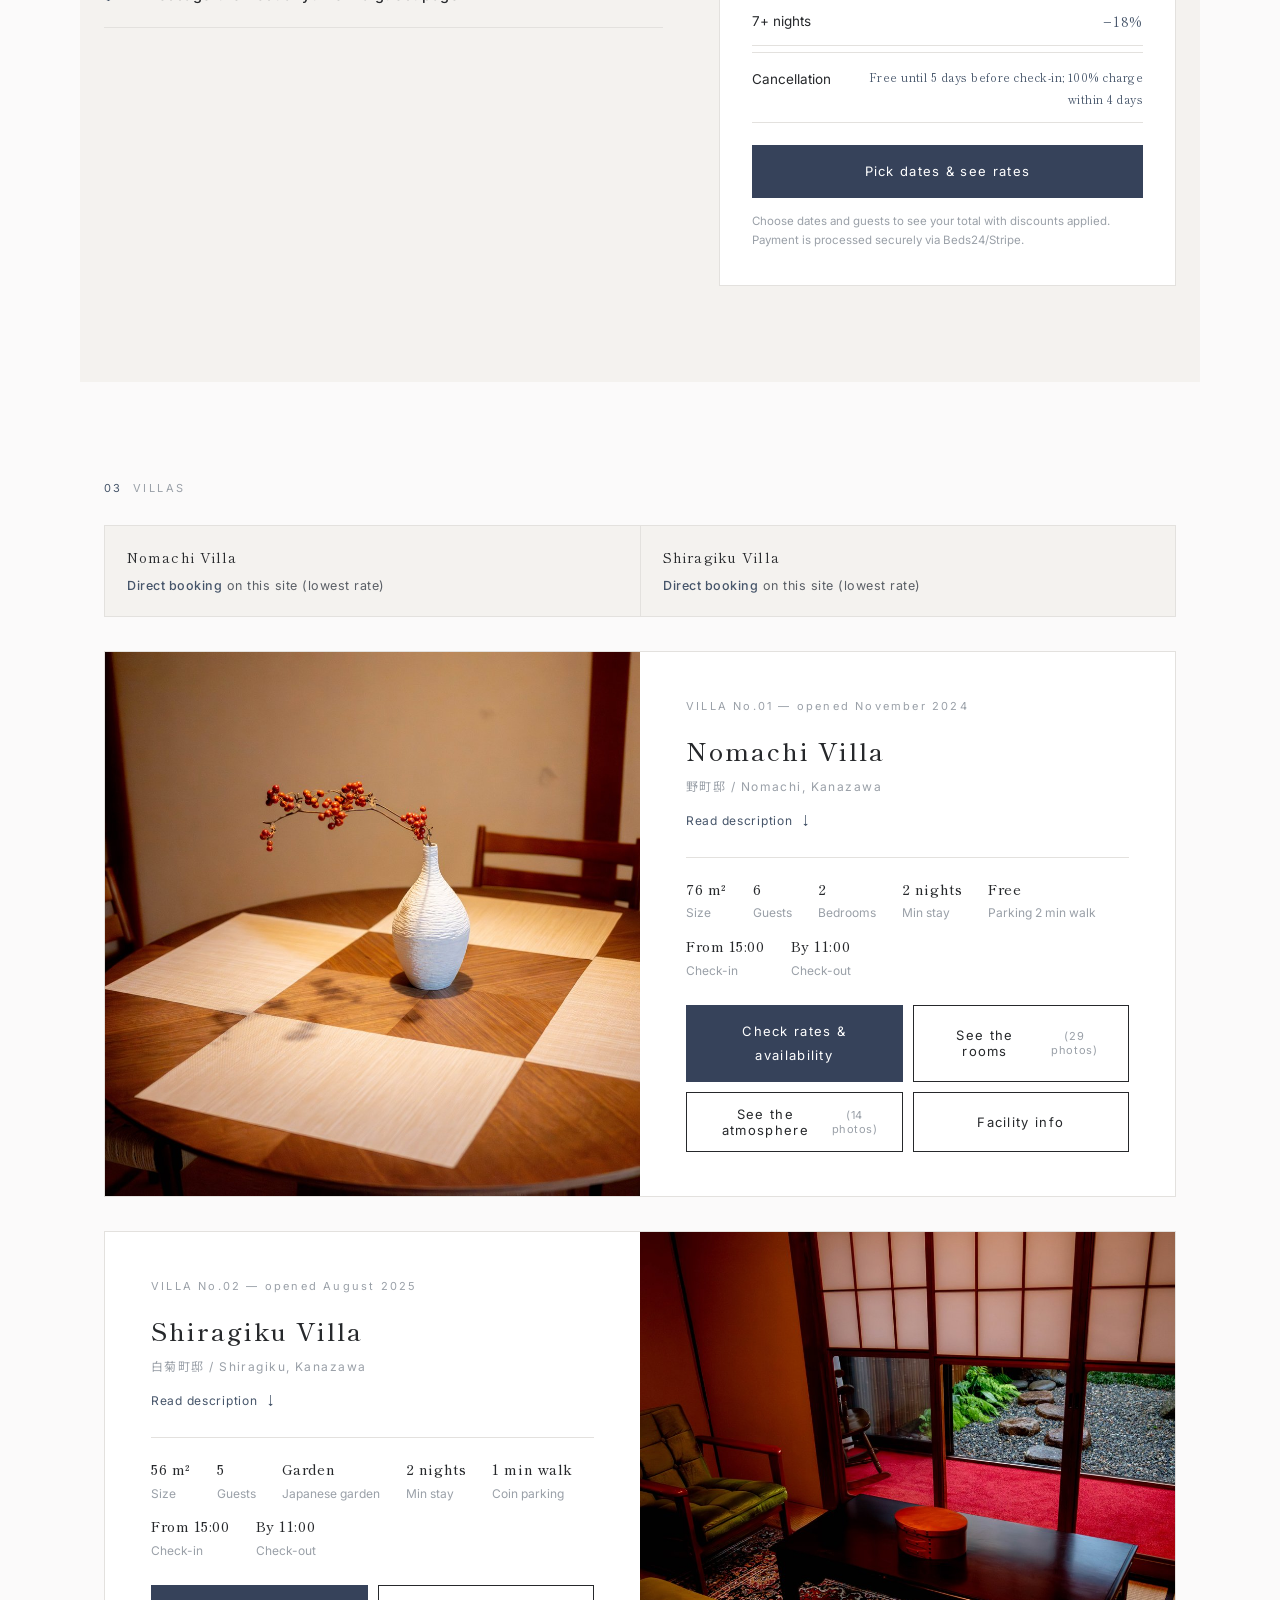
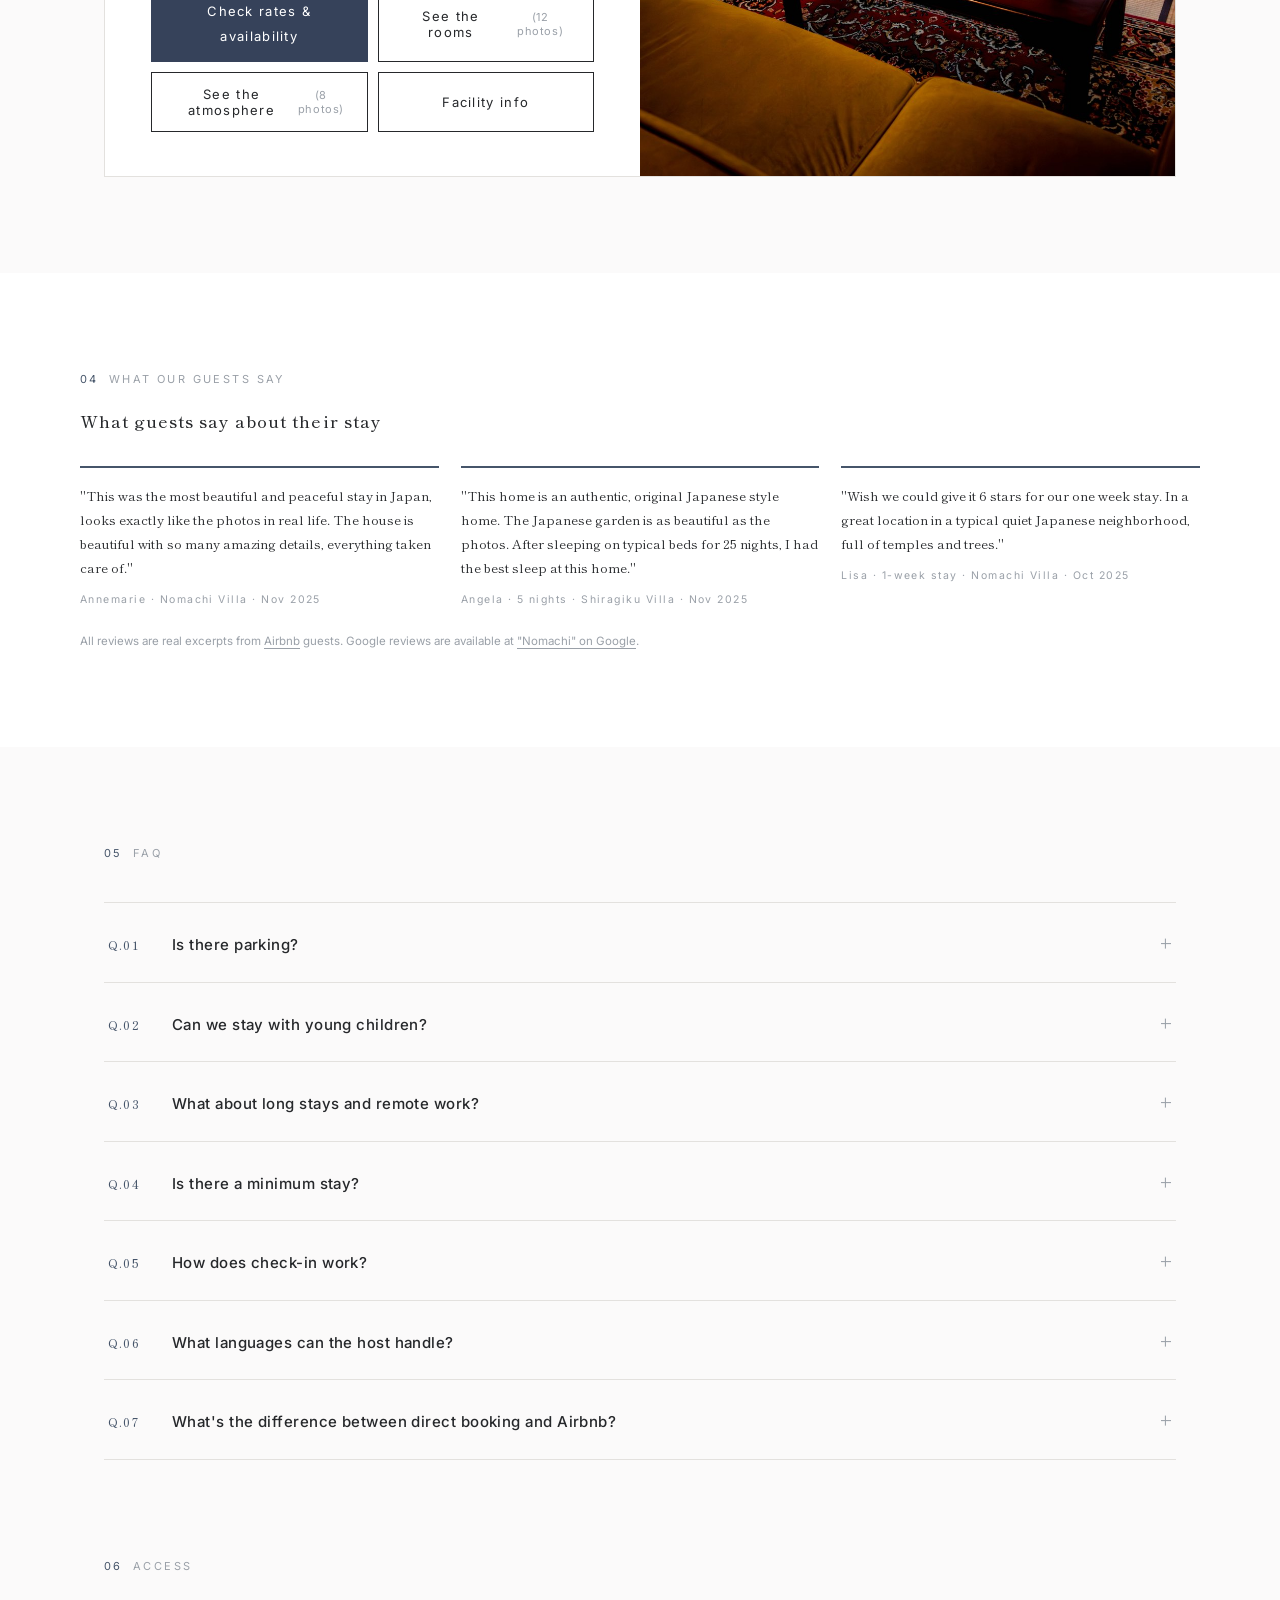
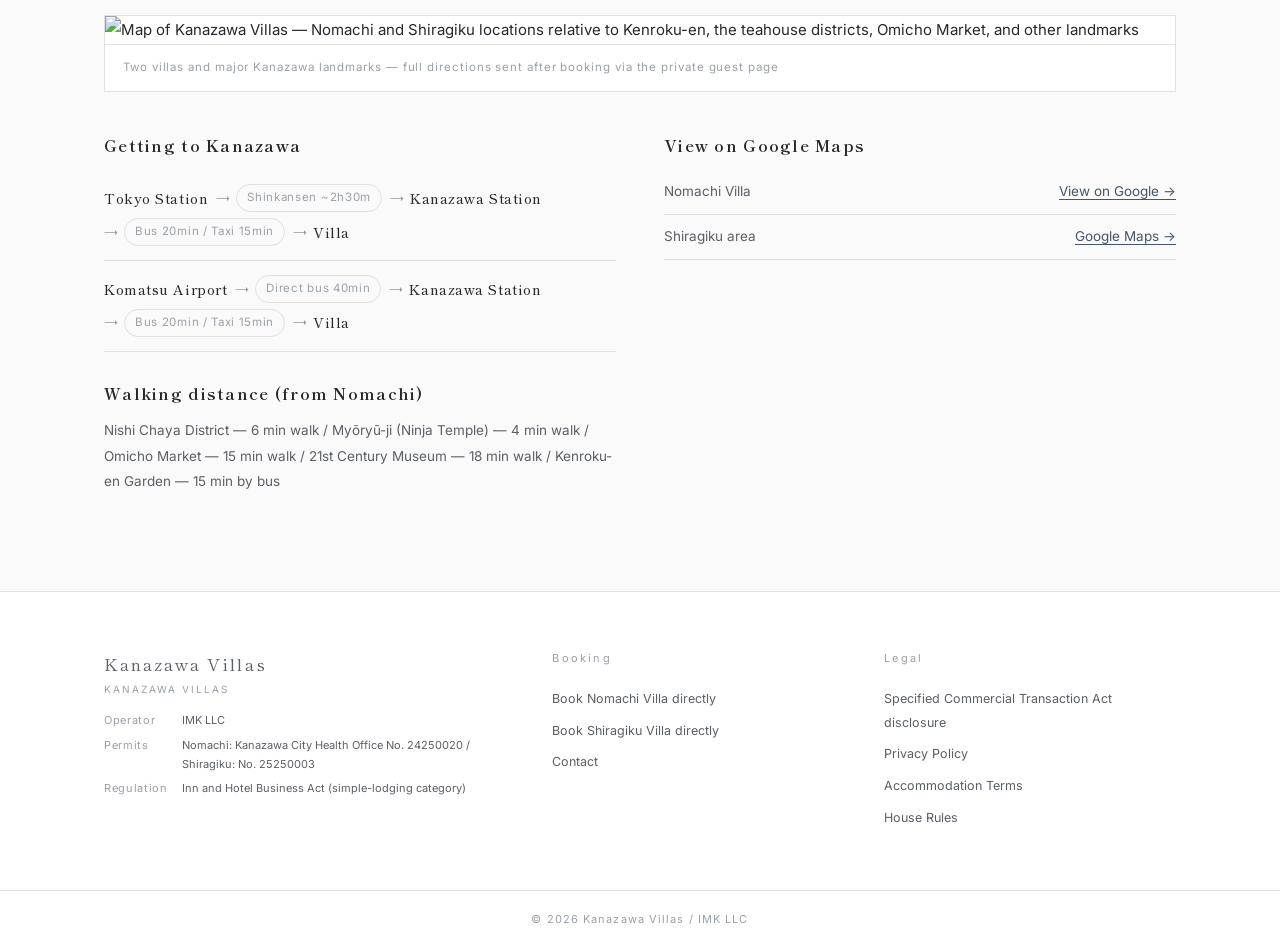
==== commit 50f2c680: "Add files via upload" ====
--- a/en/index.html
+++ b/en/index.html
@@ -8,7 +8,26 @@
   window.dataLayer = window.dataLayer || [];
   function gtag(){dataLayer.push(arguments);}
   gtag('js', new Date());
-  gtag('config', 'G-66ERFZ5CFB', { 'anonymize_ip': true });
+  gtag('config', 'G-66ERFZ5CFB', {
+    'anonymize_ip': true,
+    linker: { domains: ['kanazawa-villas.com', 'beds24.com'] }
+  });
+
+  // CTA click tracking (Beds24 / Airbnb)
+  document.addEventListener('click', function (e) {
+    var a = e.target.closest('a');
+    if (!a || !a.href) return;
+    var p = {
+      villa: a.dataset.villa || '(none)',
+      position: a.dataset.position || '(none)',
+      page_lang: document.documentElement.lang || '(none)'
+    };
+    if (a.href.indexOf('beds24.com') > -1) {
+      gtag('event', 'cta_beds24_click', p);
+    } else if (a.href.indexOf('airbnb') > -1) {
+      gtag('event', 'cta_airbnb_click', p);
+    }
+  });
 </script>
 <meta name="viewport" content="width=device-width, initial-scale=1"/>
 
@@ -16,13 +35,13 @@
      Kanazawa Villas — EN v2 (mirrors JA v2 structure, 2026-06-24)
      ============================================================ -->
 
-<title>Kanazawa Villas | Two licensed whole-house stays in Kanazawa — Book direct for the lowest rate</title>
-<meta name="description" content="Two privately operated whole-house stays in Kanazawa: Nomachi and Shiragiku. Licensed under Japan's Inn and Hotel Business Act, designed for families and small groups. Direct booking is the lowest rate — up to 18% off for stays of 7+ nights. Post-booking guest page with chat support."/>
+<title>Kanazawa Villas | Private Machiya Vacation House Rentals in Kanazawa — Book Direct for the Lowest Rate</title>
+<meta name="description" content="Private machiya vacation house rentals in Kanazawa — Nomachi &amp; Shiragiku. Licensed whole-house stays for families and small groups. Book direct for the lowest rate, up to 18% off on stays of 7+ nights."/>
 
 <link rel="canonical" href="https://kanazawa-villas.com/en/"/>
 <link rel="alternate" hreflang="en" href="https://kanazawa-villas.com/en/"/>
 <link rel="alternate" hreflang="ja" href="https://kanazawa-villas.com/ja/"/>
-<link rel="alternate" hreflang="x-default" href="https://kanazawa-villas.com/"/>
+<link rel="alternate" hreflang="x-default" href="https://kanazawa-villas.com/en/"/>
 
 <!-- OGP -->
 <meta property="og:title" content="Slow days among tatami and shoji. | Kanazawa Villas"/>
@@ -95,7 +114,7 @@
         {
           "@type": "Question",
           "name": "What's the difference between direct booking and Airbnb?",
-          "acceptedAnswer": { "@type": "Answer", "text": "Direct booking (Nomachi) is the lowest rate — no OTA commission. Long-stay discounts (10% for 3+ nights, 15% for 4+ nights, 18% for 7+ nights) are direct-only. Shiragiku is currently bookable on Airbnb only." }
+          "acceptedAnswer": { "@type": "Answer", "text": "Direct booking is the lowest rate — no OTA commission. Long-stay discounts (10% for 3+ nights, 15% for 4+ nights, 18% for 7+ nights) are direct-only. Both Nomachi Villa and Shiragiku Villa can be booked directly on this site." }
         },
         {
           "@type": "Question",
@@ -391,7 +410,7 @@
     <a href="#access">Access</a>
     <a href="../ja/" hreflang="ja" lang="ja" style="margin-left:8px">日本語</a>
   </nav>
-  <a class="btn primary" href="https://beds24.com/booking2.php?propid=261406" target="_blank" rel="noopener">Check availability</a>
+  <a class="btn primary" href="https://beds24.com/booking2.php?ownerid=136745" target="_blank" rel="noopener" data-position="header" data-villa="both">Check availability</a>
   <button class="menu-toggle" id="menu-toggle" aria-label="Menu" aria-expanded="false" aria-controls="mobile-nav" type="button">
     <span></span><span></span><span></span>
   </button>
@@ -407,7 +426,7 @@
     <a href="#faq">FAQ</a>
     <a href="#access">Access</a>
     <a href="../ja/" hreflang="ja" lang="ja">日本語</a>
-    <a href="https://beds24.com/booking2.php?propid=261406" target="_blank" rel="noopener" class="cta">Check availability</a>
+    <a href="https://beds24.com/booking2.php?ownerid=136745" target="_blank" rel="noopener" class="cta" data-position="mobile_nav" data-villa="both">Check availability</a>
   </nav>
 </div>
 
@@ -451,13 +470,13 @@
       <div class="benefit"><div class="no">4</div><div><h4>Message the host anytime via guest page</h4></div></div>
     </div>
     <aside class="ratecard">
-      <div class="t">Direct booking rates — Nomachi Villa</div>
+      <div class="t">Direct booking rates — both villas</div>
       <div class="rate-row"><span>Base rate</span><span>Lowest guaranteed</span></div>
       <div class="rate-row"><span>3+ nights</span><span>−10%</span></div>
       <div class="rate-row"><span>4+ nights</span><span>−15%</span></div>
       <div class="rate-row"><span>7+ nights</span><span>−18%</span></div>
       <div class="rate-row cancel-row"><span>Cancellation</span><span>Free until 5 days before check-in; 100% charge within 4 days</span></div>
-      <a class="btn primary" href="https://beds24.com/booking2.php?propid=261406" target="_blank" rel="noopener">Pick dates &amp; see rates</a>
+      <a class="btn primary" href="https://beds24.com/booking2.php?ownerid=136745" target="_blank" rel="noopener" data-position="pricing_card" data-villa="both">Pick dates &amp; see rates</a>
       <p class="note">Choose dates and guests to see your total with discounts applied. Payment is processed securely via Beds24/Stripe.</p>
     </aside>
   </div>
@@ -476,7 +495,7 @@
     </div>
     <div class="vd-item">
       <div class="vd-label">Shiragiku Villa</div>
-      <div class="vd-value">Currently <strong>Airbnb only</strong></div>
+      <div class="vd-value"><strong>Direct booking</strong> on this site (lowest rate)</div>
     </div>
   </div>
 
@@ -501,7 +520,7 @@
         <div><strong>By 11:00</strong>Check-out</div>
       </div>
       <div class="act">
-        <a class="btn primary" href="https://beds24.com/booking2.php?propid=261406" target="_blank" rel="noopener">Check rates &amp; availability</a>
+        <a class="btn primary" href="https://beds24.com/booking2.php?propid=261406" target="_blank" rel="noopener" data-position="villa_card_nomachi" data-villa="nomachi">Check rates &amp; availability</a>
         <button class="btn-gallery gallery-trigger" data-villa="nomachi-rooms" type="button">See the rooms<span class="ct">(29 photos)</span></button>
         <button class="btn-gallery gallery-trigger" data-villa="nomachi-mood" type="button">See the atmosphere<span class="ct">(14 photos)</span></button>
         <button class="btn-gallery facility-trigger" data-villa="nomachi" type="button">Facility info</button>
@@ -529,9 +548,8 @@
         <div><strong>From 15:00</strong>Check-in</div>
         <div><strong>By 11:00</strong>Check-out</div>
       </div>
-      <div class="status">Currently bookable on Airbnb — direct booking coming soon</div>
       <div class="act">
-        <a class="btn" href="https://airbnb.jp/h/shiragiku-villa" target="_blank" rel="noopener">Book on Airbnb</a>
+        <a class="btn primary" href="https://beds24.com/booking2.php?propid=342706&amp;layout=1" target="_blank" rel="noopener" data-position="villa_card_shiragiku" data-villa="shiragiku">Check rates &amp; availability</a>
         <button class="btn-gallery gallery-trigger" data-villa="shiragiku-rooms" type="button">See the rooms<span class="ct">(12 photos)</span></button>
         <button class="btn-gallery gallery-trigger" data-villa="shiragiku-mood" type="button">See the atmosphere<span class="ct">(8 photos)</span></button>
         <button class="btn-gallery facility-trigger" data-villa="shiragiku" type="button">Facility info</button>
@@ -592,7 +610,7 @@
     </details>
     <details class="faq">
       <summary><span class="q-no">Q.07</span>What's the difference between direct booking and Airbnb?</summary>
-      <div class="a">Direct booking on Nomachi Villa is the lowest rate, with long-stay discounts. See <a href="#direct" style="text-decoration:underline;text-underline-offset:3px">02 Why book direct</a> for details. Shiragiku is currently bookable on Airbnb only.</div>
+      <div class="a">Direct booking on this site is the lowest rate for both villas, with long-stay discounts. See <a href="#direct" style="text-decoration:underline;text-underline-offset:3px">02 Why book direct</a> for details.</div>
     </details>
   </div>
 </section>
@@ -650,8 +668,8 @@
     </div>
     <div>
       <h5>Booking</h5>
-      <a href="https://beds24.com/booking2.php?propid=261406" rel="noopener">Book Nomachi Villa directly</a>
-      <a href="https://airbnb.jp/h/shiragiku-villa" rel="noopener">Book Shiragiku Villa on Airbnb</a>
+      <a href="https://beds24.com/booking2.php?propid=261406" rel="noopener" data-position="footer" data-villa="nomachi">Book Nomachi Villa directly</a>
+      <a href="https://beds24.com/booking2.php?propid=342706&amp;layout=1" rel="noopener" data-position="footer" data-villa="shiragiku">Book Shiragiku Villa directly</a>
       <a href="https://kanazawa-villas.com/contact.html?lang=en">Contact</a>
     </div>
     <div>
@@ -667,7 +685,7 @@
 
 <!-- ============ MOBILE STICKY CTA ============ -->
 <div class="sticky-cta">
-  <a href="https://beds24.com/booking2.php?propid=261406" target="_blank" rel="noopener">Book direct — lowest rate</a>
+  <a href="https://beds24.com/booking2.php?ownerid=136745" target="_blank" rel="noopener" data-position="sticky" data-villa="both">Book direct — lowest rate</a>
 </div>
 
 
